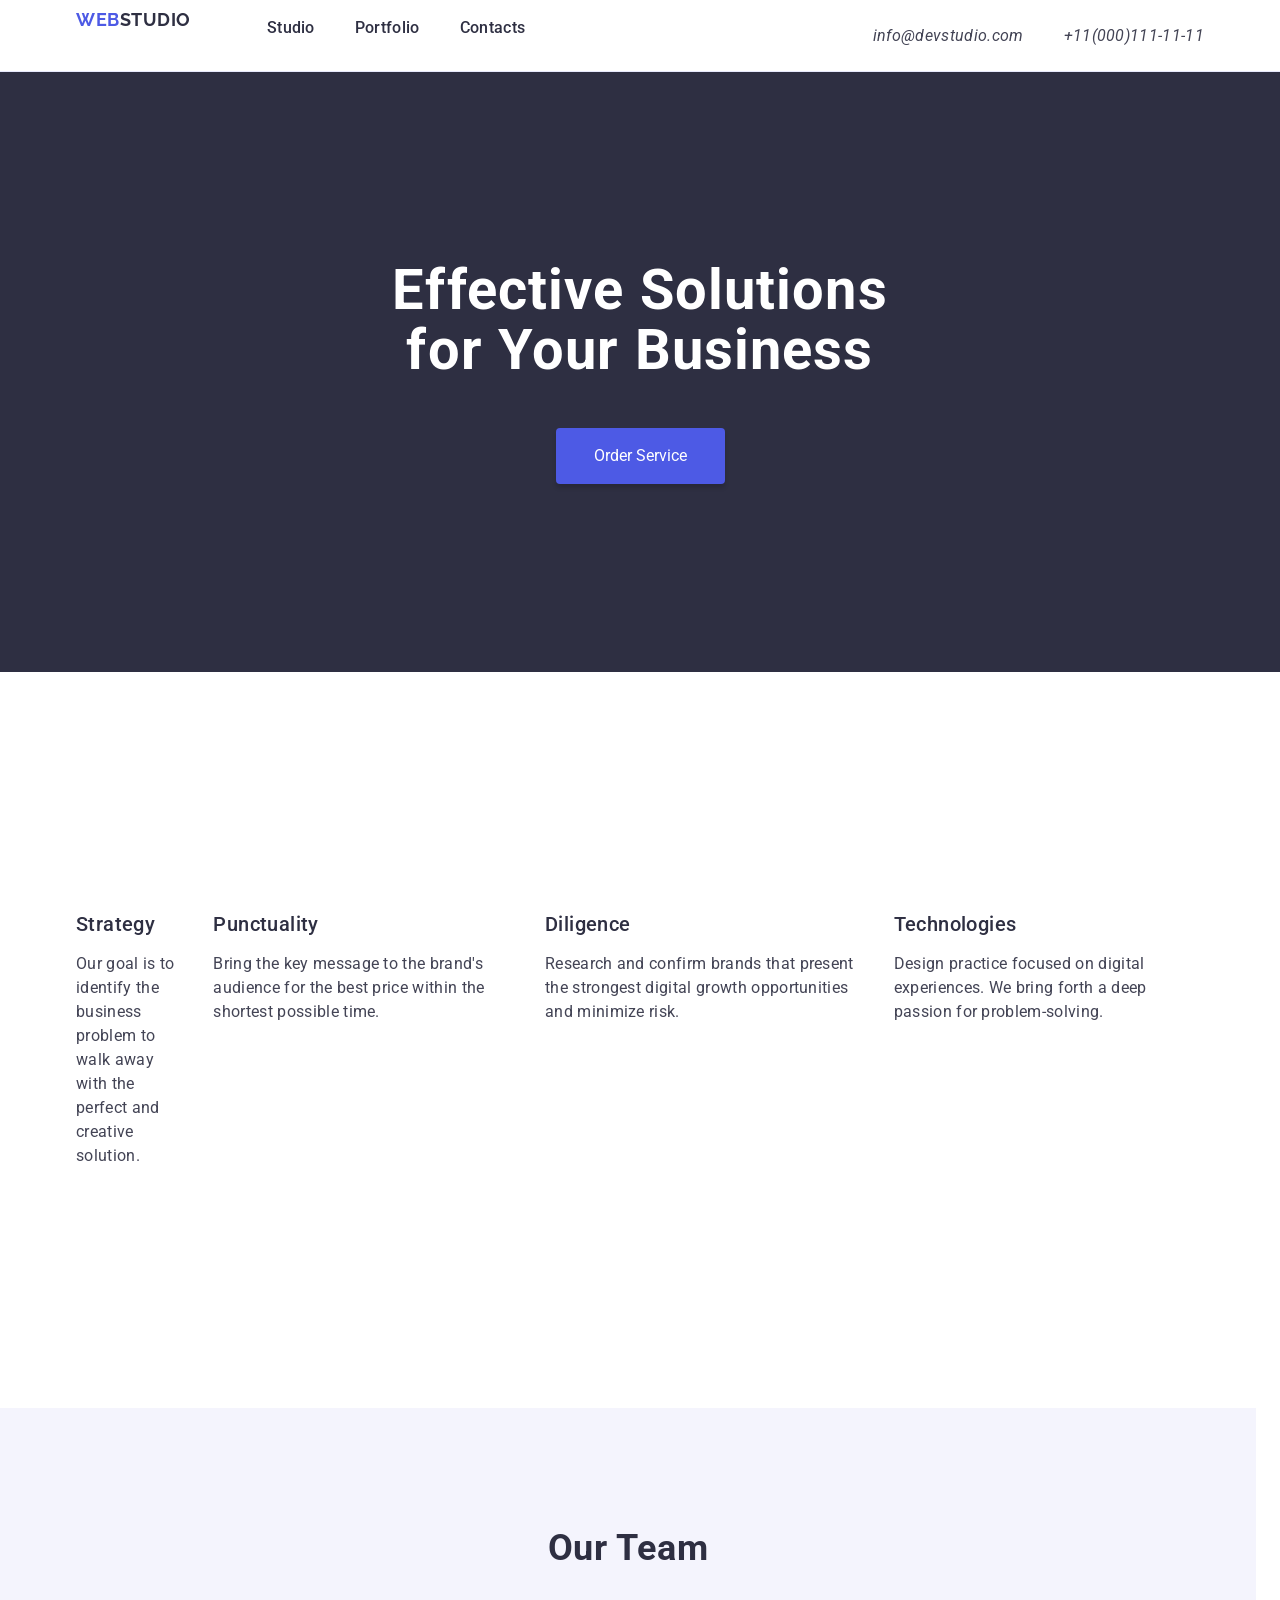
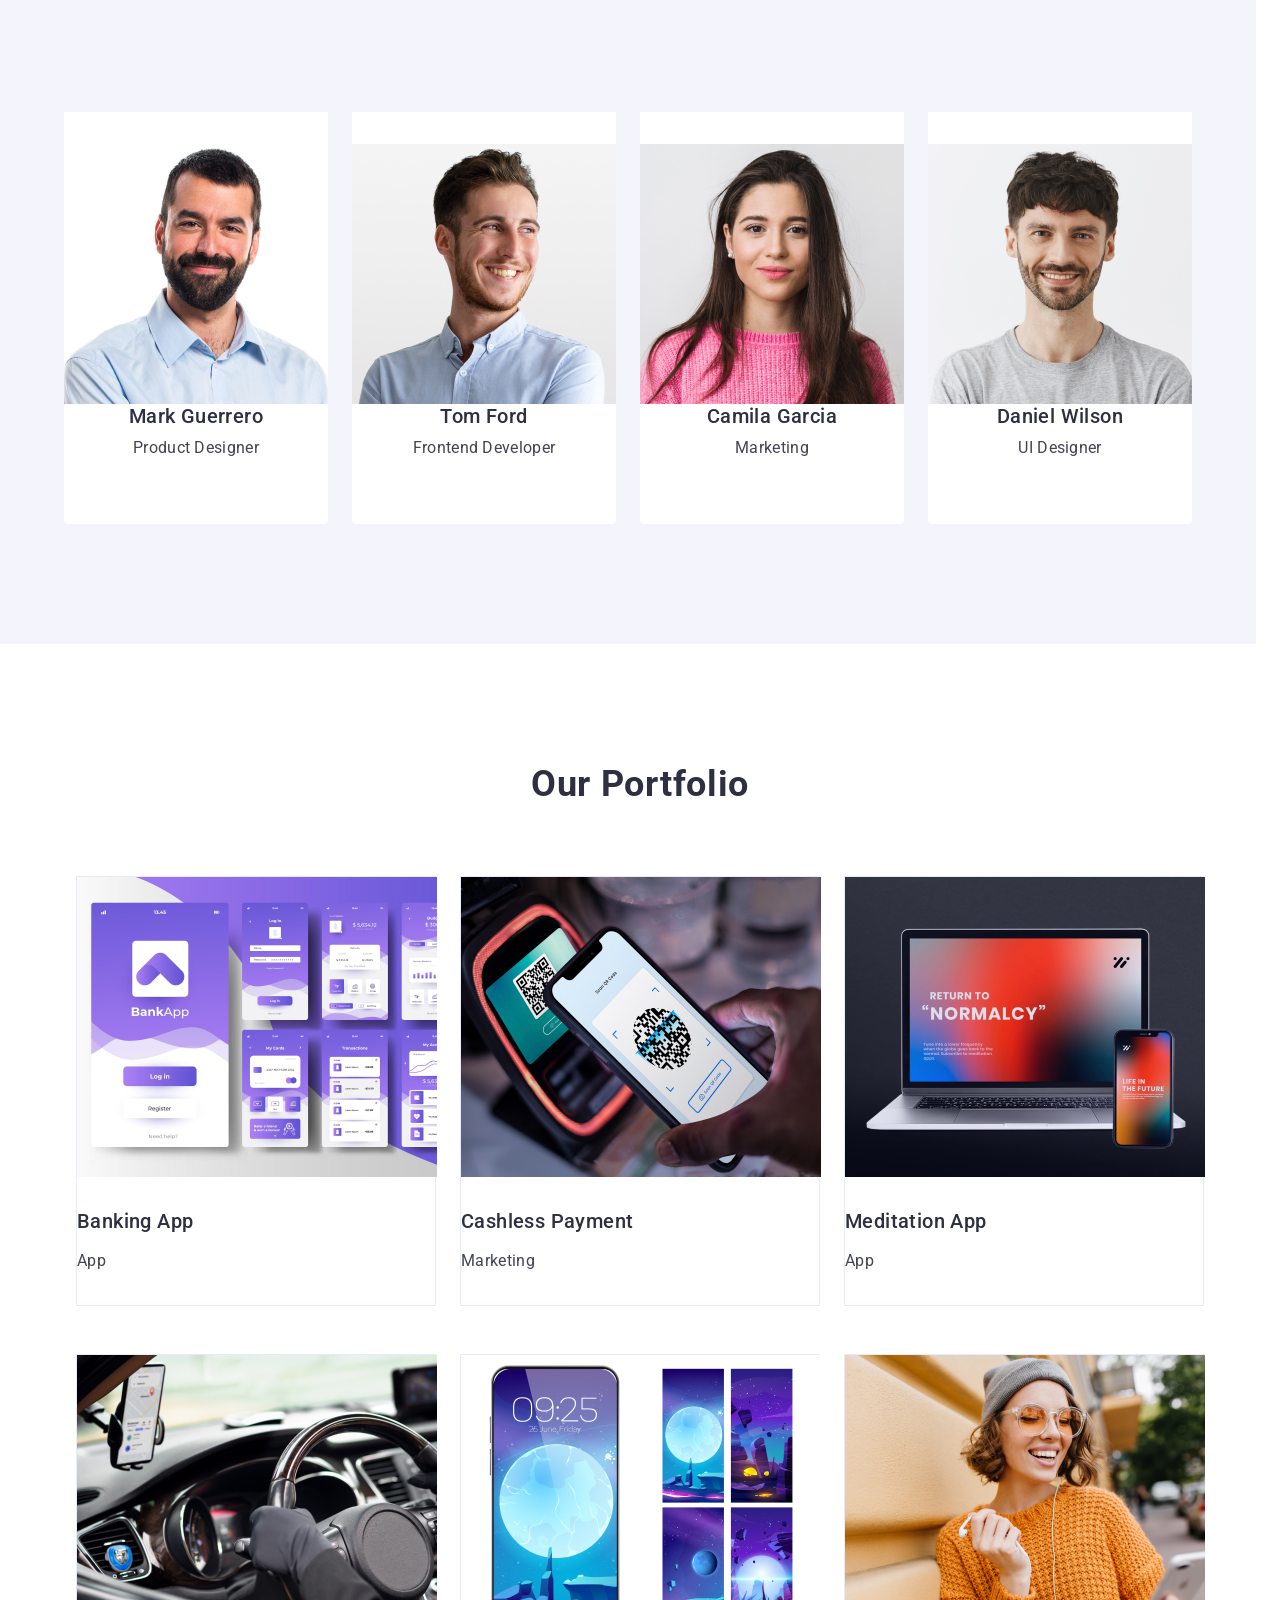
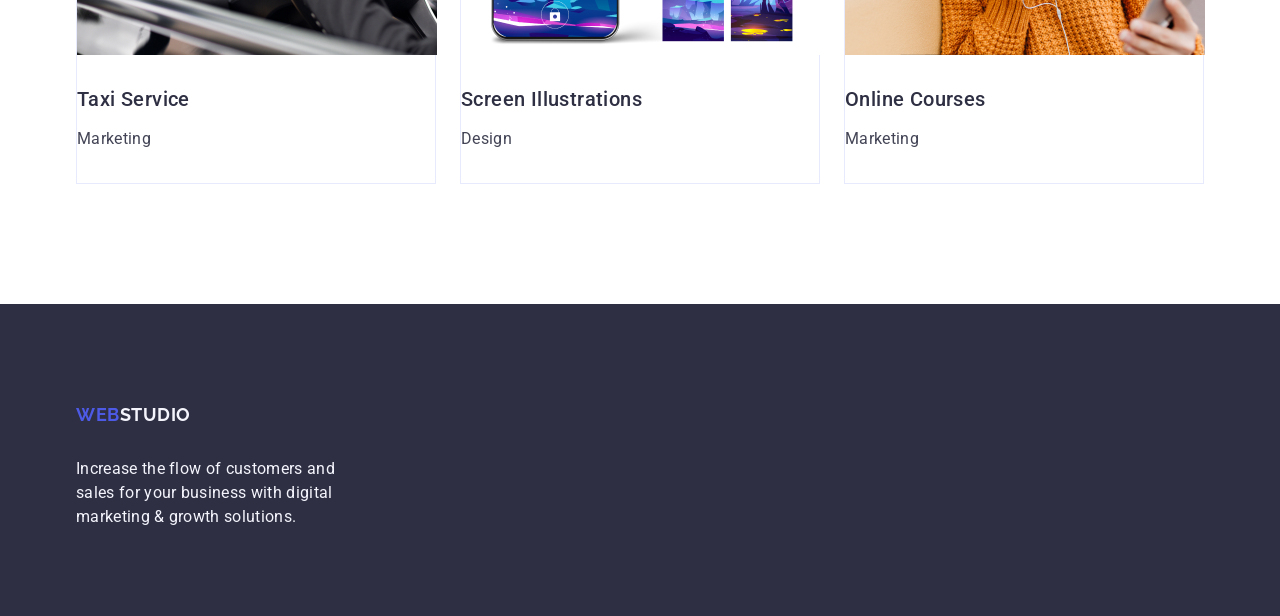
==== index.html @ 0873ba98 "update v.1 update v.1" ====
<!DOCTYPE html>
<html lang="en">
  <head>
    <link
      rel="stylesheet"
      href="https://cdn.jsdelivr.net/npm/modern-normalize@2.0.0/modern-normalize.min.css"
    />
    <link rel="stylesheet" href="css/styles.css" />
    <link rel="preconnect" href="https://fonts.googleapis.com" />
    <link rel="preconnect" href="https://fonts.gstatic.com" crossorigin />
    <link
      href="https://fonts.googleapis.com/css2?family=Raleway:wght@800&family=Roboto:wght@400;500;700;900&display=swap"
      rel="stylesheet"
    />
    <title>home-task-3</title>
    <!-- Службова інформація -->
  </head>
  <!--PAGE HEADER-->
  <body class="page-body">
    <header class="page-header">
      <div class="container page-header-container">
        <nav class="page-navigation">
          <a class="logo link" href="" target="_blank"
            ><span class="logo-highlight">web</span>studio</a
          >
          <ul class="menu list">
            <li class="menu-item">
              <a class="menu-link link" href="" target="_blank">Studio</a>
            </li>
            <li class="menu-item">
              <a class="menu-link link" href="" target="_blank">Portfolio</a>
            </li>
            <li class="menu-item">
              <a class="menu-link link" href="" target="_blank">Contacts</a>
            </li>
          </ul>
        </nav>
        <address class="contacts">
          <ul class="contacts-menu list">
            <li class="list-item">
              <a class="contacts-link link" href="mailto:info@devstudio.com"
                >info@devstudio.com</a
              >
            </li>
            <li сlass="list-item">
              <a class="contacts-link link" href="tel:+11(000)111-11-11"
                >+11(000)111-11-11</a
              >
            </li>
          </ul>
        </address>
      </div>
    </header>
    <main class="main-info">
      <!--SECTION HERO-->
      <section class="hero-section">
        <div class="container">
          <h1 class="title-hero">Effective Solutions for Your Business</h1>
          <button class="button" type="button">Order Service</button>
        </div>
      </section>
      <!--OUR SOLUTIONS SECTION-->
      <section class="solution-section">
        <div class="container">
          <h2 class="visually-hidden">What we could provide</h2>
          <ul class="solution-menu">
            <li class="solution-link">
              <h3 class="title-solution">Strategy</h3>
              <p>
                Our goal is to identify the business problem to walk away with
                the perfect and creative solution.
              </p>
            </li>
            <li class="solution-link">
              <h3 class="title-solution">Punctuality</h3>
              <p>
                Bring the key message to the brand's audience for the best price
                within the shortest possible time.
              </p>
            </li>
            <li class="solution-link">
              <h3 class="title-solution">Diligence</h3>
              <p>
                Research and confirm brands that present the strongest digital
                growth opportunities and minimize risk.
              </p>
            </li>
            <li class="solution-link">
              <h3 class="title-solution">Technologies</h3>
              <p>
                Design practice focused on digital experiences. We bring forth a
                deep passion for problem-solving.
              </p>
            </li>
          </ul>
        </div>
      </section>
      <!--OUR TEAM SECTION-->
      <section class="comand">
        <div class="container">
          <h2 class="title-comand">Our Team</h2>
          <ul class="menu-comand list">
            <li class="comand-link">
              <div class="employee-info">
                <img
                  src="images/team/mark.jpg"
                  alt="man"
                  width="264"
                  height="260"
                />
                <h3 class="title-employee">Mark Guerrero</h3>
                <p class="employee-text">Product Designer</p>
              </div>
            </li>
            <li class="comand-link">
              <div class="employee-info">
                <img
                  src="images/team/tom.jpg"
                  alt="man"
                  width="264"
                  height="260"
                />
                <h3 class="title-employee">Tom Ford</h3>
                <p class="employee-text">Frontend Developer</p>
              </div>
            </li>
            <li class="comand-link">
              <div class="employee-info">
                <img
                  src="images/team/camila.jpg"
                  alt="woman"
                  width="264"
                  height="260"
                />
                <h3 class="title-employee">Camila Garcia</h3>
                <p class="employee-text">Marketing</p>
              </div>
            </li>
            <li class="comand-link">
              <div class="employee-info">
                <img
                  src="images/team/daniel.jpg"
                  alt="man"
                  width="264"
                  height="260"
                />
                <h3 class="title-employee">Daniel Wilson</h3>
                <p class="employee-text">UI Designer</p>
              </div>
            </li>
          </ul>
        </div>
      </section>
      <!--PORTFOLIO SECTION-->
      <section class="portfolio-section">
        <div class="container">
          <h2 class="title-comand">Our Portfolio</h2>
          <ul class="menu-portfolio list">
            <li class="portfolio-link">
              <img
                src="images/portfolio/login.jpg"
                alt="banking.screen"
                width="360"
                height="300"
              />
              <h3 class="title-portfolio">Banking App</h3>
              <p>App</p>
            </li>
            <li class="portfolio-link">
              <img
                src="images/portfolio/payment.jpg"
                alt="phone"
                width="360"
                height="300"
              />
              <h3 class="title-portfolio">Cashless Payment</h3>
              <p>Marketing</p>
            </li>
            <li class="portfolio-link">
              <img
                src="images/portfolio/meditation.jpg"
                alt="notebook.screen"
                width="360"
                height="300"
              />
              <h3 class="title-portfolio">Meditation App</h3>
              <p>App</p>
            </li>
            <li class="portfolio-link">
              <img
                src="images/portfolio/taxi.jpg"
                alt="car"
                width="360"
                height="300"
              />
              <h3 class="title-portfolio">Taxi Service</h3>
              <p>Marketing</p>
            </li>
            <li class="portfolio-link">
              <img
                src="images/portfolio/screen.jpg"
                alt="space"
                width="360"
                height="300"
              />
              <h3 class="title-portfolio">Screen Illustrations</h3>
              <p>Design</p>
            </li>
            <li class="portfolio-link">
              <img
                src="images/portfolio/online.jpg"
                alt="girl"
                width="360"
                height="300"
              />
              <h3 class="title-portfolio">Online Courses</h3>
              <p>Marketing</p>
            </li>
          </ul>
        </div>
      </section>
    </main>
    <!--PAGE FOOTER-->
    <footer class="page-footer">
      <div class="container">
        <a class="logo link footer-text" href="" target="_blank"
          ><span class="logo-highlight">web</span>studio</a
        >
        <p class="footer-text">
          Increase the flow of customers and sales for your business with
          digital marketing & growth solutions.
        </p>
      </div>
    </footer>
    <!-- Вміст -->
  </body>
</html>
---- css/styles.css ----
.list {
  list-style-type: none;
}

.link {
  text-decoration: none;
}

h1,
h2,
h3,
h4,
h5,
h6,
p {
  margin-top: 0;
  margin-bottom: 0;
}

ul,
ol {
  margin-top: 0;
  margin-bottom: 0;
  padding-left: 0;
}

img {
  display: block;
}

h3 {
  font-size: 20px;
  font-weight: 500;
  line-height: 24px; /* 120% */
  letter-spacing: 0.4px;
  color: #2e2f42;
}

p {
  color: #434455;
  font-size: 16px;
  line-height: 24px; /* 150% */
  letter-spacing: 0.32px;
}

button {
  cursor: pointer;
  color: #ffffff;
  background-color: #4d5ae5;
  display: block;
  min-width: 169px;
  height: 56px;
  padding: 16px 32px;
  border: none;
  margin: auto;
  align-items: flex-start;
  gap: 10px;
  border-radius: 4px;
  box-shadow: 0px 4px 4px 0px rgba(0, 0, 0, 0.15);
}

.page-header {
  background-color: #ffffff;
  display: flex;
  height: 72px;
  border-bottom: 1px solid #e7e9fc;
}

body {
  font-family: "Roboto", sans-serif;
}

.container {
  width: 1158px;
  margin-left: auto;
  margin-right: auto;
  padding-left: 15px;
  padding-right: 15px;
}

.page-header {
  padding-top: 24px;
  padding-bottom: 24px;
}
.page-header-container {
  display: flex;
}

.page-navigation {
  display: flex;
  align-items: center;
}

.menu {
  display: flex;
  column-gap: 24px;
  gap: 40px;
}

.contacts-menu {
  display: flex;
}

.logo {
  color: #2e2f42;
  font-family: "Raleway", sans-serif;
  font-size: 18px;
  font-weight: 700;
  line-height: 1, 16;
  letter-spacing: 0.03em;
  text-transform: uppercase;
  margin-right: 76px;
}

.logo-highlight {
  font-family: "Raleway", sans-serif;
  font-size: 18px;
  font-weight: 700;
  line-height: 21px;
  letter-spacing: 0.03em;
  text-align: left;
  color: #4d5ae5;
}

.menu-link {
  color: #2e2f42;
  font-size: 16px;
  font-weight: 500;
  line-height: 1.5;
  letter-spacing: 0.32px;
  padding: 24px 0;
}

.menu-link:hover,
.menu-link:focus {
  color: #404bbf;
}

.contacts {
  display: flex;
  margin-left: auto;
}

.list-item {
  margin-right: 40px;
}

.contacts-link {
  color: #434455;
  font-size: 16px;
  line-height: 24px;
  letter-spacing: 0.32px;
  text-align: left;
}

.contacts-link:hover,
.contacts-link:focus {
  color: #404bbf;
}

.hero-section {
  background-color: #2e2f42;
  height: 600px;
  text-align: center;
  padding: 188px 0 188px;
}

.hero-section h1 {
  color: #ffffff;
  font-size: 56px;
  font-weight: 700;
  line-height: 60px; /* 107.143% */
  letter-spacing: 1.12px;
  width: 496px;
  margin-left: auto;
  margin-right: auto;
  margin-bottom: 48px;
}

.solution-menu {
  display: flex;
  justify-content: space-around;
  list-style-type: none;
  padding-top: 120px;
  padding-bottom: 120px;
}

.solution-link {
  flex-direction: column;
  align-items: stretch;
  margin-right: 24px;
}
.solution-link:first-child {
  width: calc((100% - 72px) / 4);
}

.solution-link:last-child {
  margin-right: 0;
}

.solution-link h3 {
  padding-bottom: 8px;
}

.solution-section {
  background-color: #fff;
  padding: 120px 0;
}

.visually-hidden {
  display: none;
}

.title-solution {
  margin-bottom: 8px;
}

.title-hero {
  max-width: 496px;
}

.title-comand {
  color: #2e2f42;
  font-size: 36px;
  font-weight: 700;
  line-height: 40px; /* 111.111% */
  letter-spacing: 0.72px;
  text-transform: capitalize;
  text-align: center;
  margin-bottom: 72px;
}

.comand {
  display: flex;
  flex-direction: column;
  background-color: #f4f4fd;
  align-items: center;
  margin-right: 24px;
  justify-content: space-around;
  padding-top: 120px;
  padding-bottom: 120px;
}

.menu-comand {
  display: flex;
  gap: 24px;
}

.comand-link {
  display: inline-flex;
  flex-direction: column;
  padding-bottom: 32px;
  align-items: center;
  gap: 32px;
  border-radius: 0px 0px 4px 4px;
  background: #fff;
  margin-top: 72px;
  width: calc((100% - 3 * 24px) / 4);
}

.employee-info {
  padding: 32px 0;
}

.title-employee {
  text-align: center;
  margin-bottom: 8px;
}

.portfolio-section {
  background-color: #fff;
  padding-top: 120px;
  padding-bottom: 120px;
}

.employee-text {
  text-align: center;
}

.menu-portfolio {
  display: flex;
  justify-content: space-around;
  flex-wrap: wrap;
  column-gap: 24px;
  row-gap: 48px;
  margin-top: 72px;
}

.portfolio-link {
  width: calc((100% - 2 * 24px) / 3);
  border: 1px solid #e7e9fc;
}

.portfolio-link h3 {
  padding-top: 32px;
}

.portfolio-link p {
  padding-top: 16px;
  padding-bottom: 32px;
}

.page-footer {
  background-color: #2e2f42;
  height: 312px;
  flex-shrink: 0;
  display: flex;
  flex-direction: column;
  padding-top: 100px;
  padding-bottom: 100px;
}

.footer-text {
  color: #f4f4fd;
  width: 264px;
}

.link,
.logo-highlight {
  display: inline-block;
  margin-bottom: 16px;
}
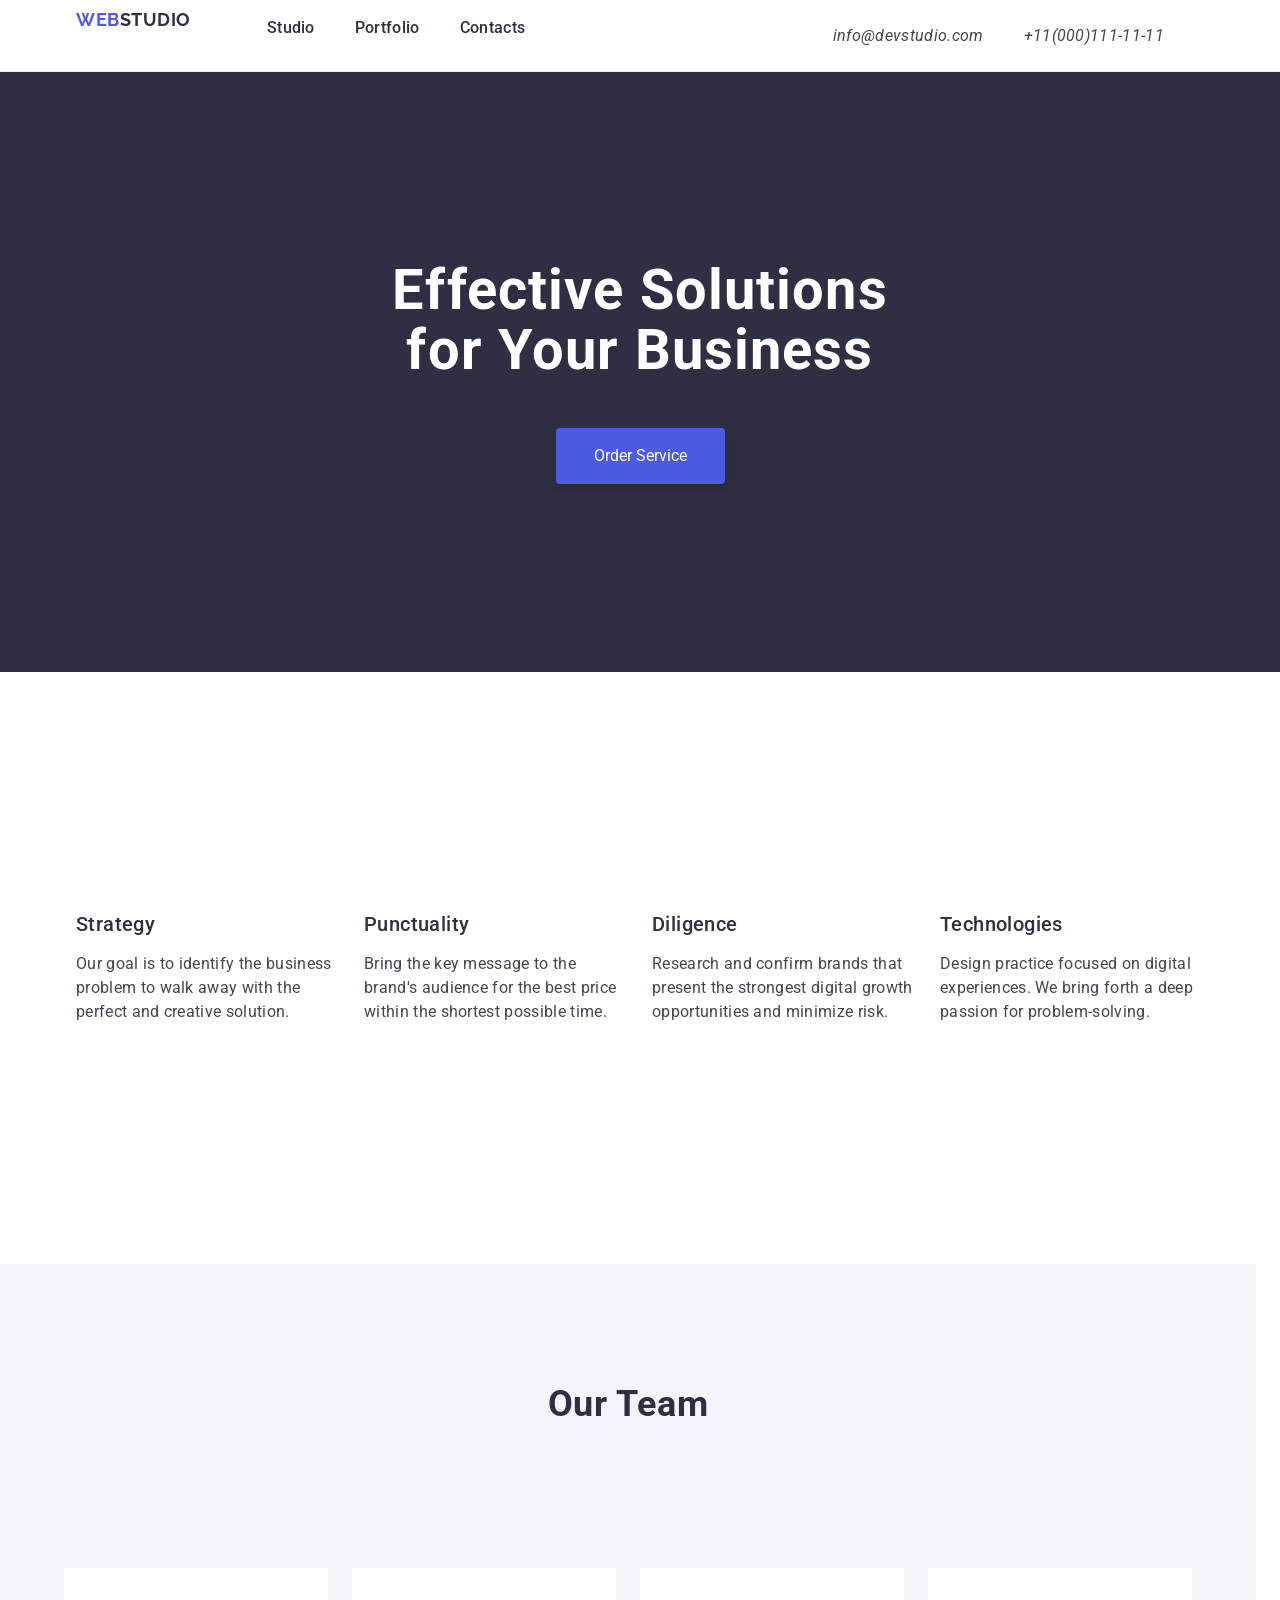
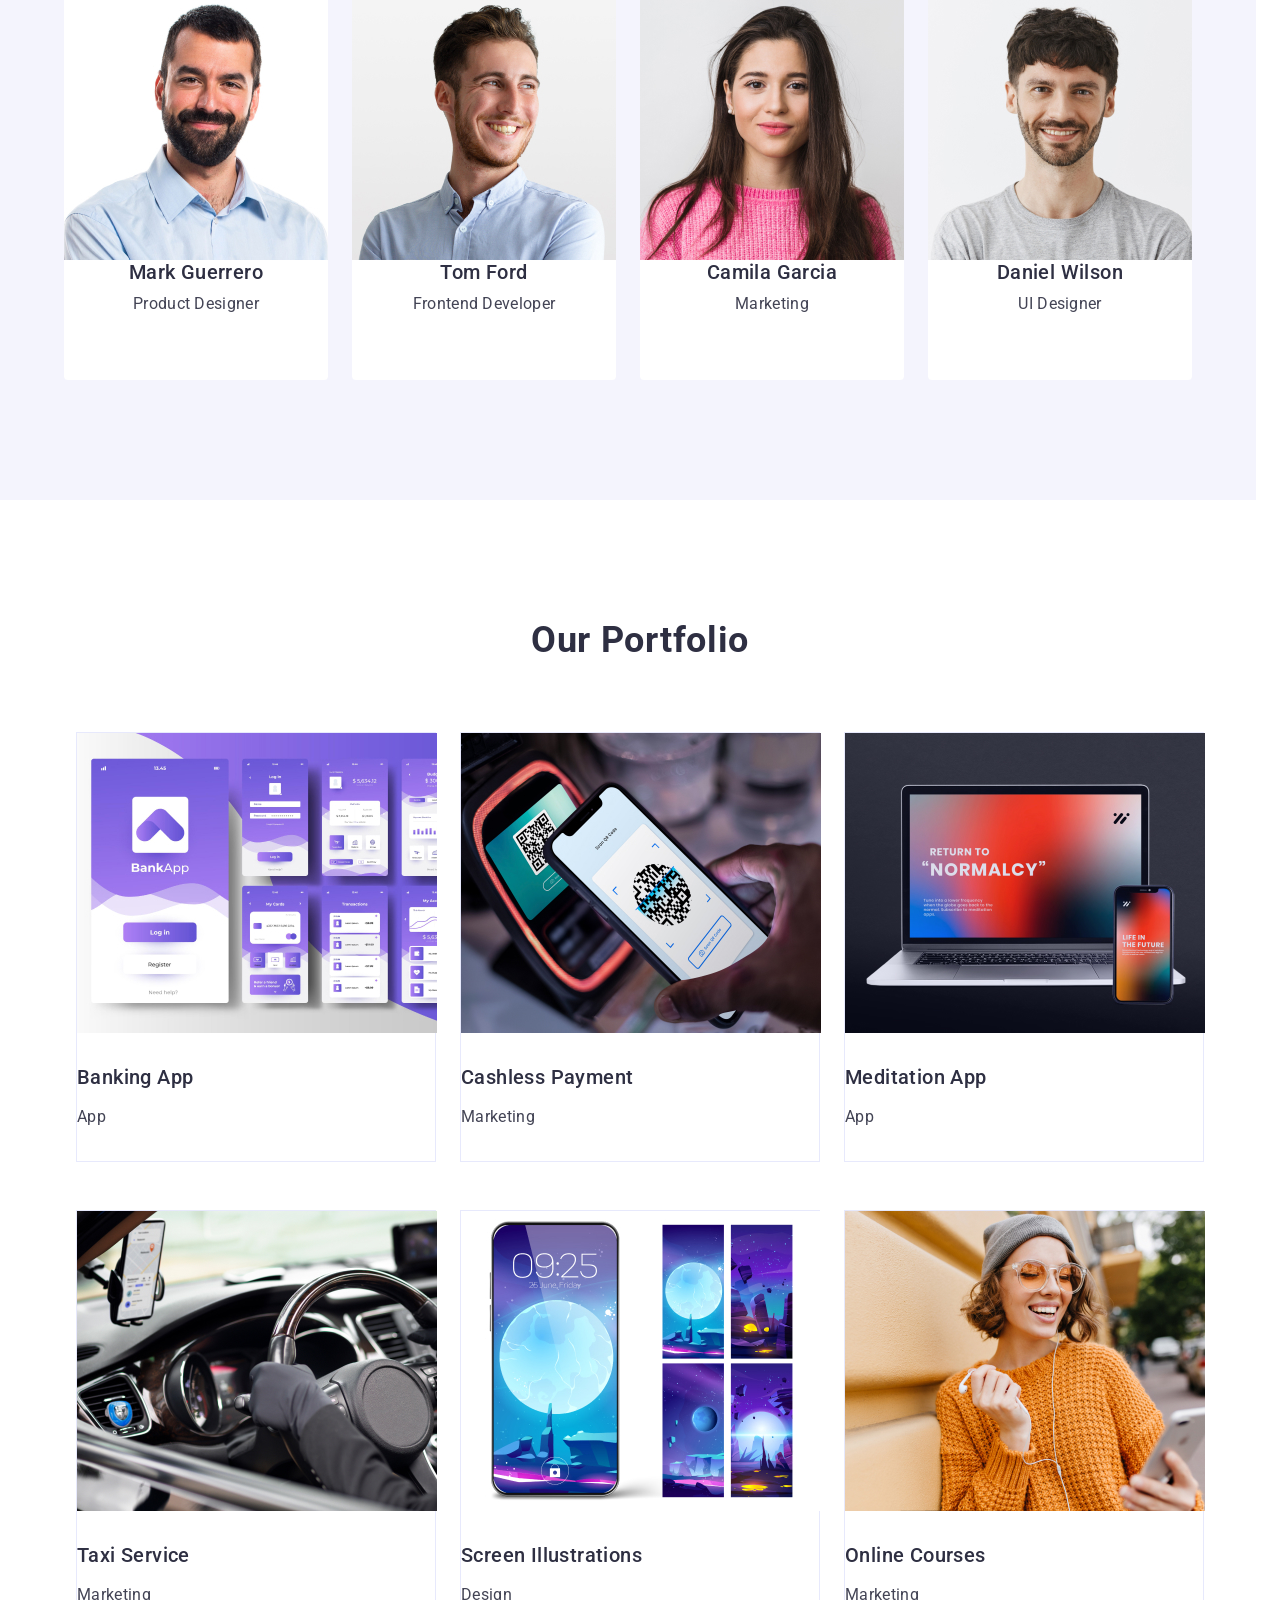
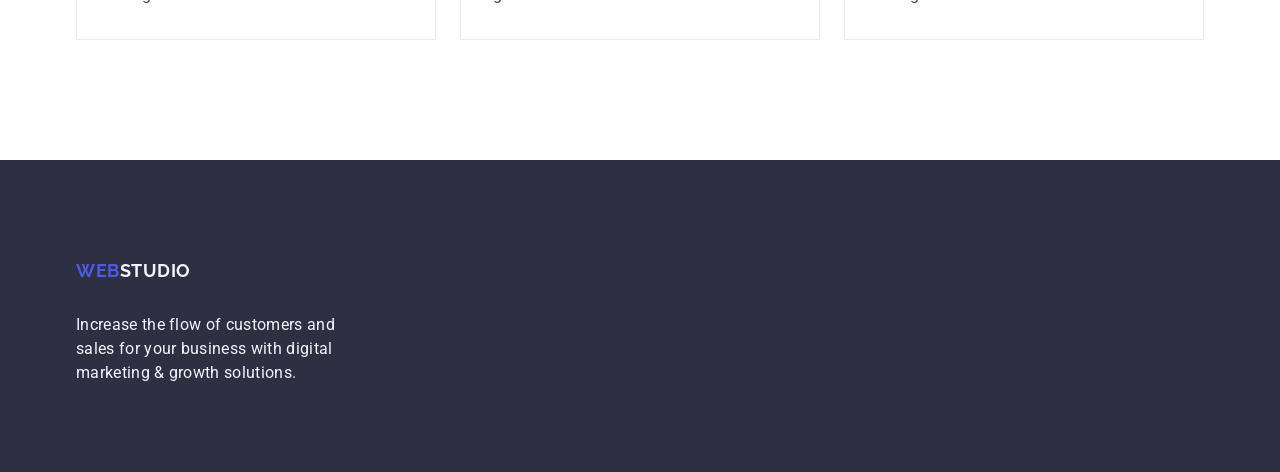
==== commit fb980062: "update v.3 update v.3" ====
--- a/index.html
+++ b/index.html
@@ -42,7 +42,7 @@
                 >info@devstudio.com</a
               >
             </li>
-            <li сlass="list-item">
+            <li class="list-item">
               <a class="contacts-link link" href="tel:+11(000)111-11-11"
                 >+11(000)111-11-11</a
               >
@@ -53,14 +53,14 @@
     </header>
     <main class="main-info">
       <!--SECTION HERO-->
-      <section class="hero-section">
+      <section class="section hero-section">
         <div class="container">
           <h1 class="title-hero">Effective Solutions for Your Business</h1>
           <button class="button" type="button">Order Service</button>
         </div>
       </section>
       <!--OUR SOLUTIONS SECTION-->
-      <section class="solution-section">
+      <section class="section solution-section">
         <div class="container">
           <h2 class="visually-hidden">What we could provide</h2>
           <ul class="solution-menu">
@@ -96,7 +96,7 @@
         </div>
       </section>
       <!--OUR TEAM SECTION-->
-      <section class="comand">
+      <section class="section comand">
         <div class="container">
           <h2 class="title-comand">Our Team</h2>
           <ul class="menu-comand list">
@@ -152,7 +152,7 @@
         </div>
       </section>
       <!--PORTFOLIO SECTION-->
-      <section class="portfolio-section">
+      <section class="section portfolio-section">
         <div class="container">
           <h2 class="title-comand">Our Portfolio</h2>
           <ul class="menu-portfolio list">
--- a/css/styles.css
+++ b/css/styles.css
@@ -70,6 +70,9 @@
   font-family: "Roboto", sans-serif;
 }
 
+.section {
+}
+
 .container {
   width: 1158px;
   margin-left: auto;
@@ -189,6 +192,7 @@
   flex-direction: column;
   align-items: stretch;
   margin-right: 24px;
+  width: calc((100% - 72px) / 4);
 }
 .solution-link:first-child {
   width: calc((100% - 72px) / 4);
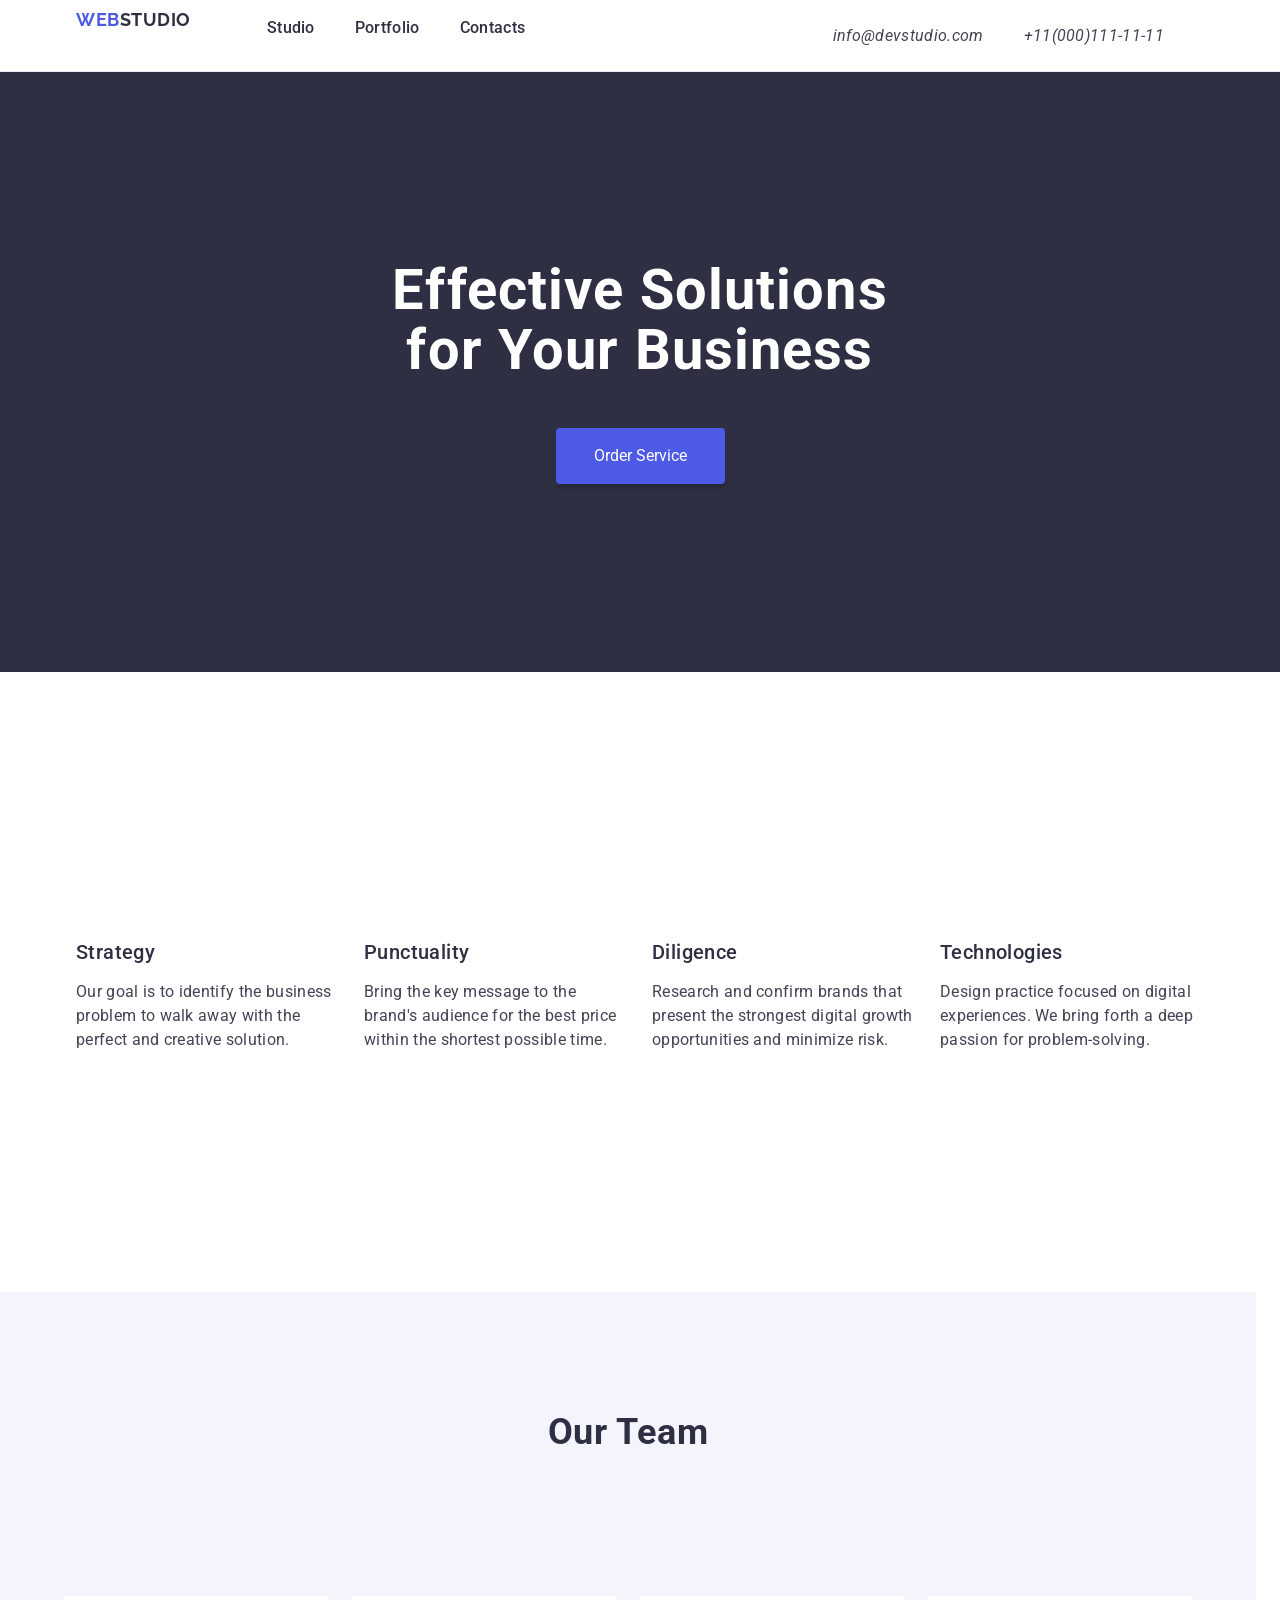
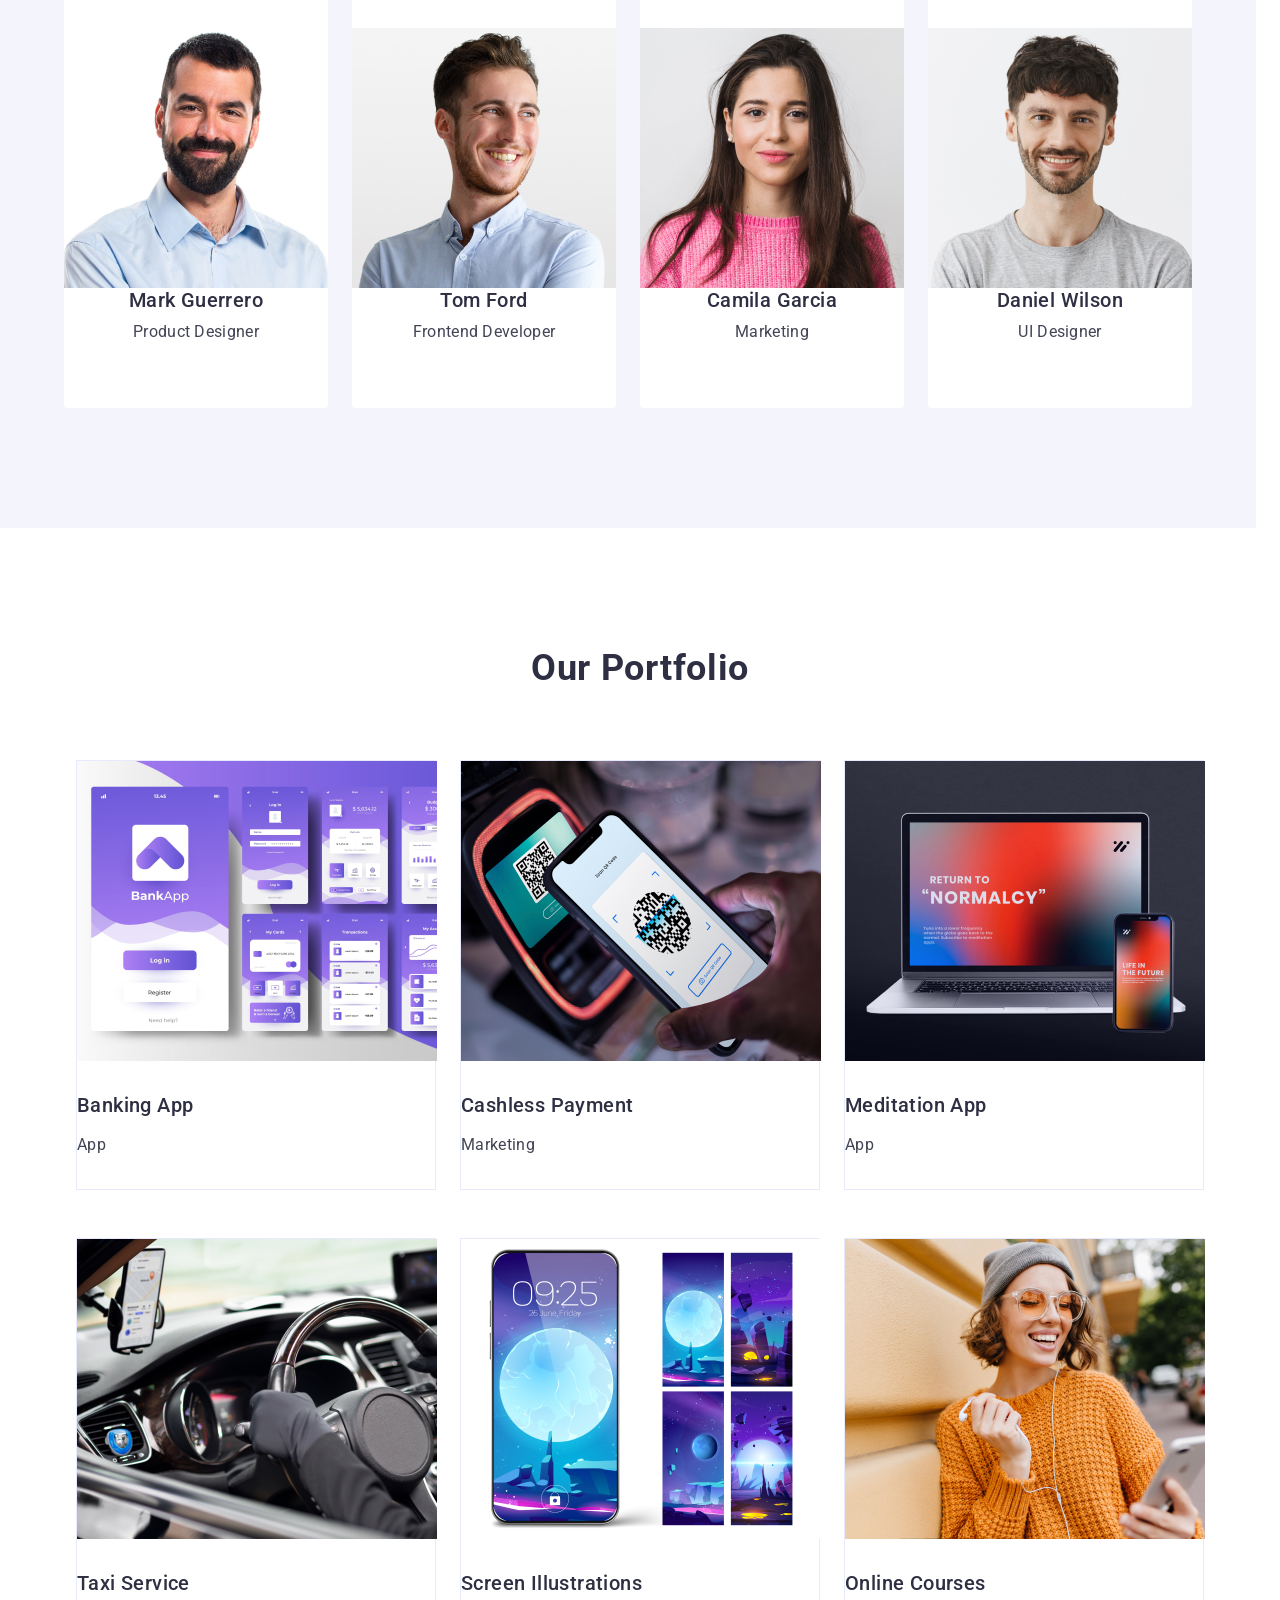
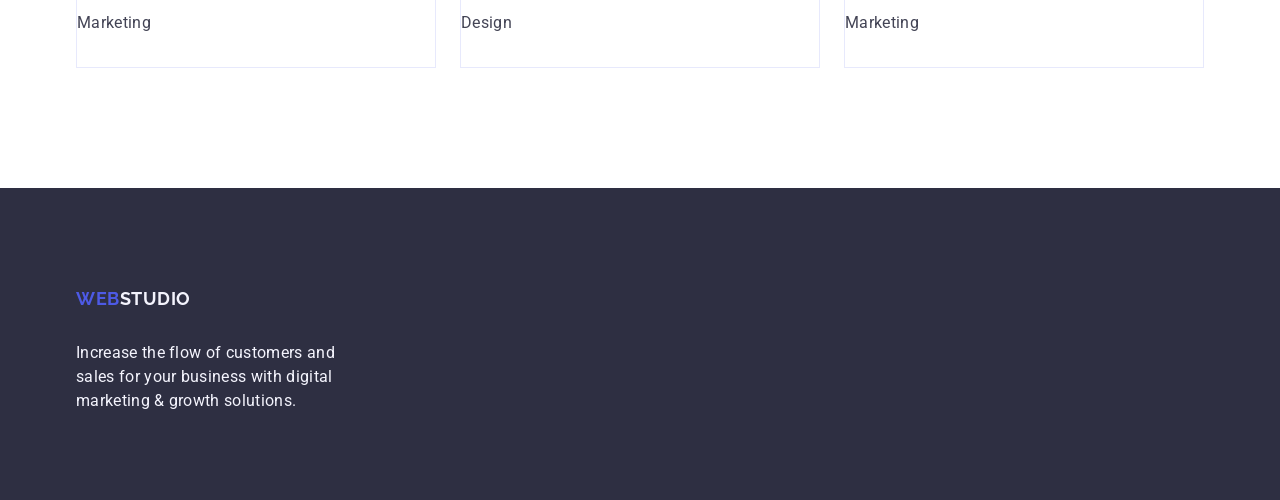
==== commit 08fbb6a9: "update v.5 update v.5" ====
--- a/index.html
+++ b/index.html
@@ -23,7 +23,7 @@
           <a class="logo link" href="" target="_blank"
             ><span class="logo-highlight">web</span>studio</a
           >
-          <ul class="menu list">
+          <ul class="menu">
             <li class="menu-item">
               <a class="menu-link link" href="" target="_blank">Studio</a>
             </li>
--- a/css/styles.css
+++ b/css/styles.css
@@ -96,9 +96,17 @@
 
 .menu {
   display: flex;
-  column-gap: 24px;
+  list-style-type: none;
   gap: 40px;
 }
+
+/* .menu li {
+  margin-right: 40px;
+}
+
+.menu li:last-child {
+  margin-right: 0px;
+} */
 
 .contacts-menu {
   display: flex;
@@ -212,7 +220,7 @@
 }
 
 .visually-hidden {
-  display: none;
+  visibility: hidden;
 }
 
 .title-solution {
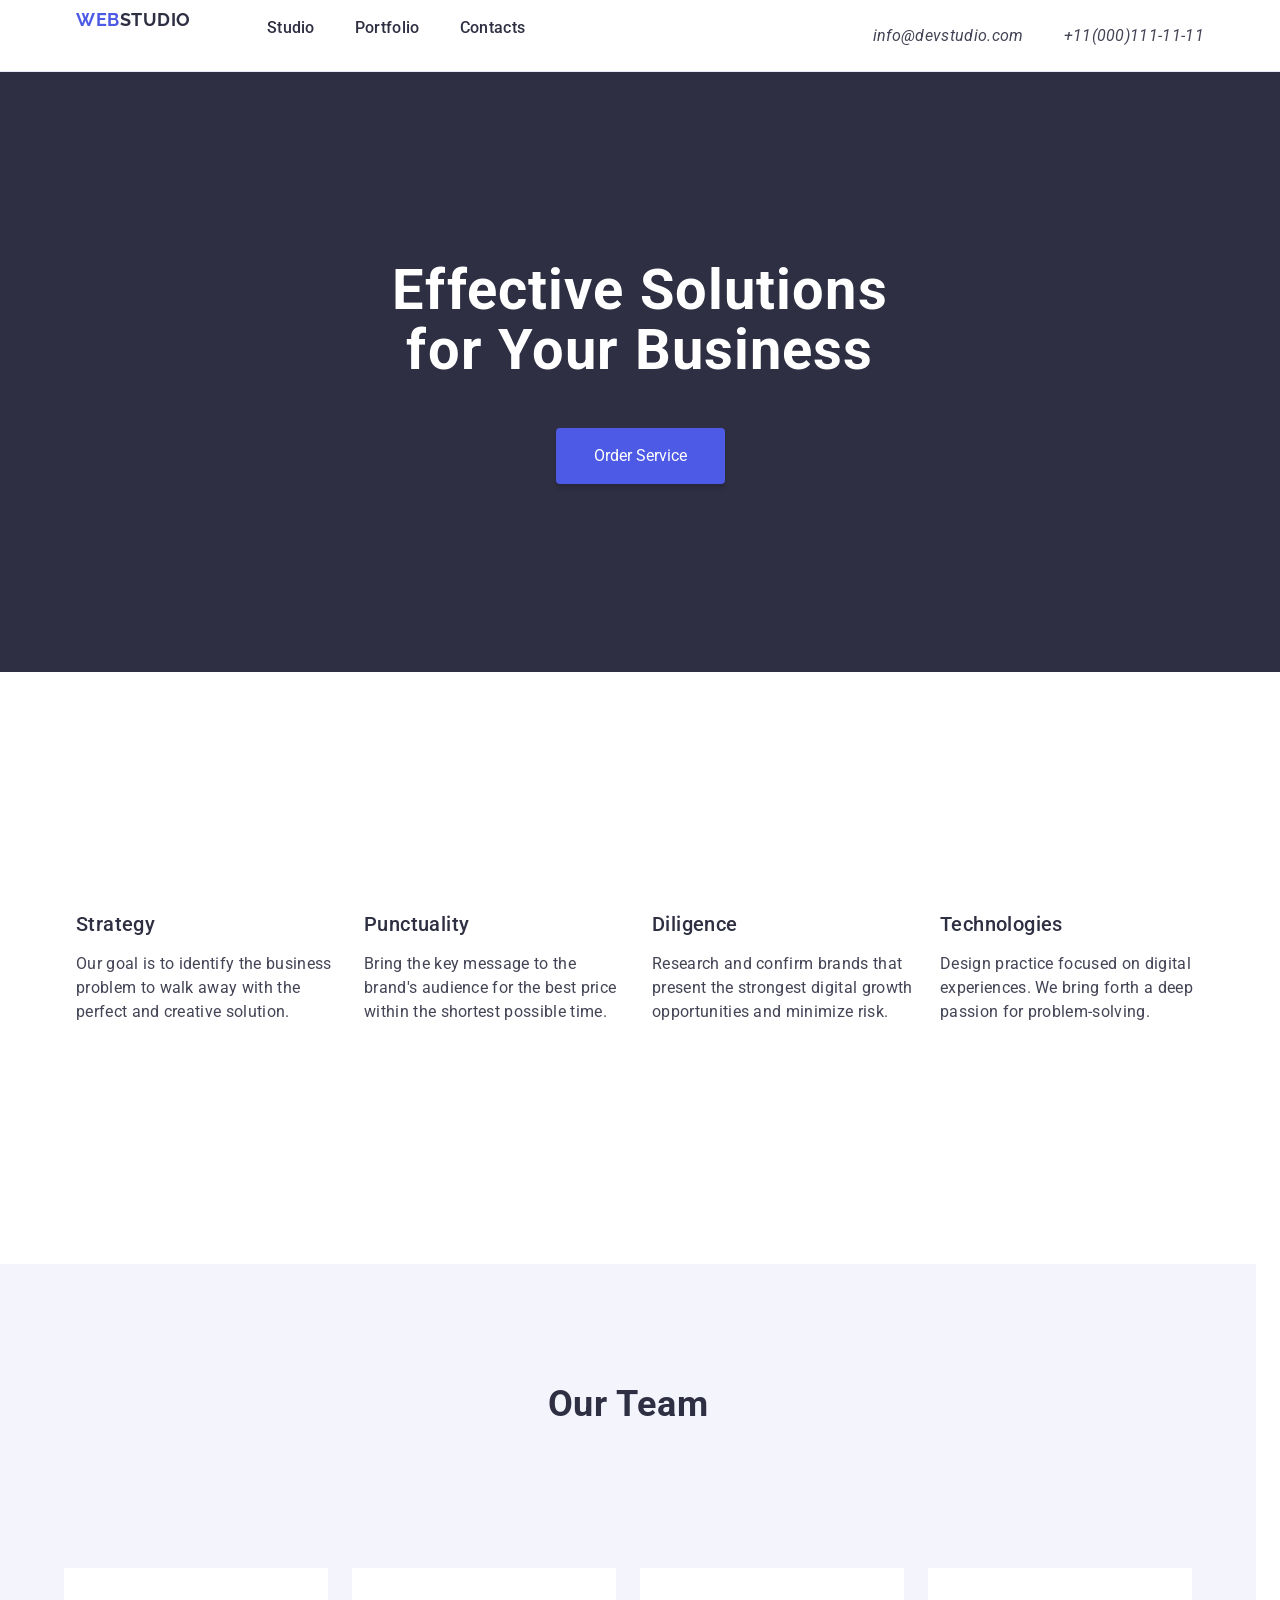
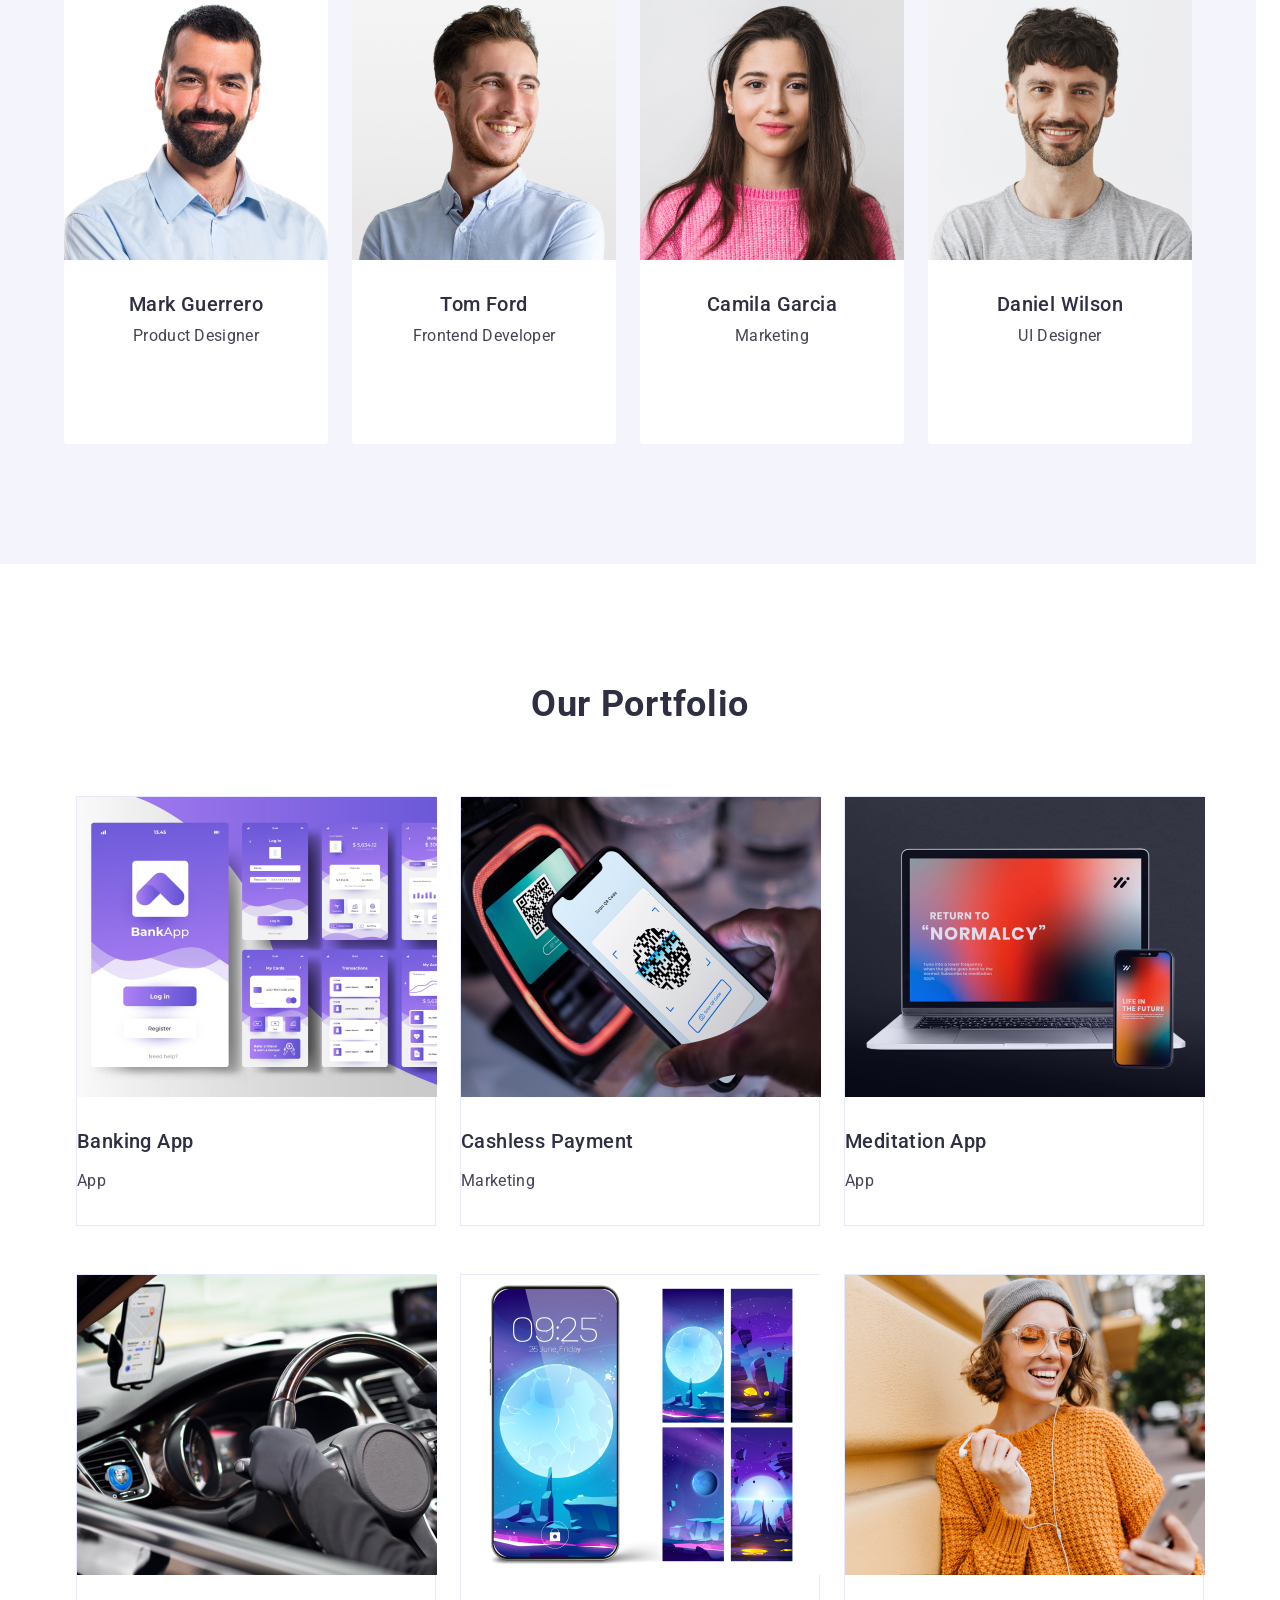
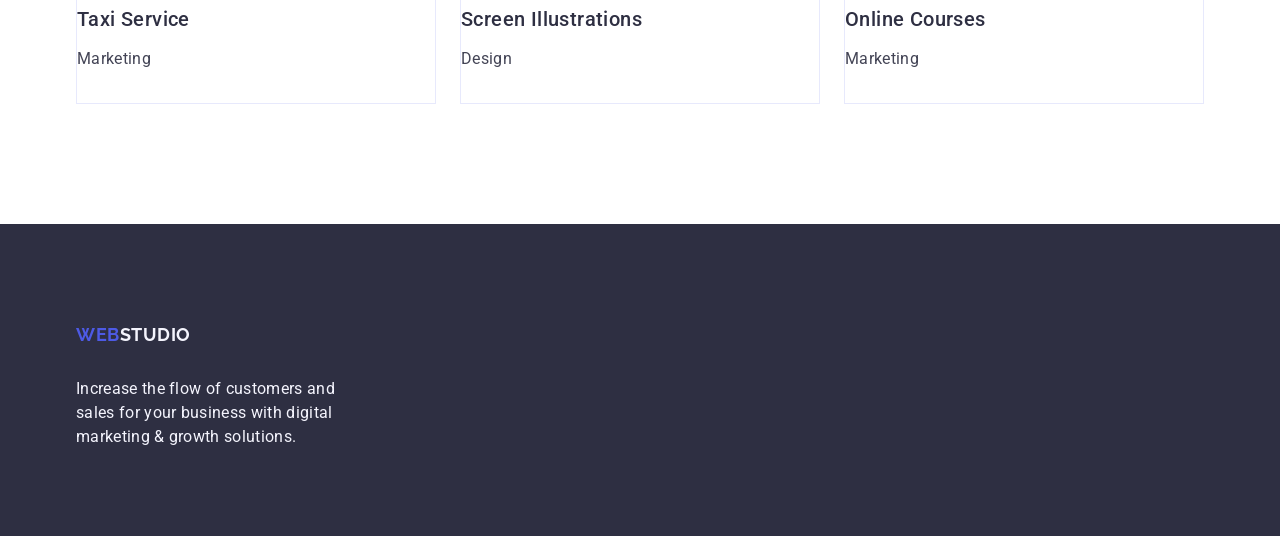
==== commit 38124481: "update v.8 update v.8" ====
--- a/index.html
+++ b/index.html
@@ -108,8 +108,10 @@
                   width="264"
                   height="260"
                 />
-                <h3 class="title-employee">Mark Guerrero</h3>
-                <p class="employee-text">Product Designer</p>
+                <div class="employee-info">
+                  <h3 class="title-employee">Mark Guerrero</h3>
+                  <p class="employee-text">Product Designer</p>
+                </div>
               </div>
             </li>
             <li class="comand-link">
@@ -120,8 +122,10 @@
                   width="264"
                   height="260"
                 />
-                <h3 class="title-employee">Tom Ford</h3>
-                <p class="employee-text">Frontend Developer</p>
+                <div class="employee-info">
+                  <h3 class="title-employee">Tom Ford</h3>
+                  <p class="employee-text">Frontend Developer</p>
+                </div>
               </div>
             </li>
             <li class="comand-link">
@@ -132,8 +136,10 @@
                   width="264"
                   height="260"
                 />
-                <h3 class="title-employee">Camila Garcia</h3>
-                <p class="employee-text">Marketing</p>
+                <div class="employee-info">
+                  <h3 class="title-employee">Camila Garcia</h3>
+                  <p class="employee-text">Marketing</p>
+                </div>
               </div>
             </li>
             <li class="comand-link">
@@ -144,8 +150,10 @@
                   width="264"
                   height="260"
                 />
-                <h3 class="title-employee">Daniel Wilson</h3>
-                <p class="employee-text">UI Designer</p>
+                <div class="employee-info">
+                  <h3 class="title-employee">Daniel Wilson</h3>
+                  <p class="employee-text">UI Designer</p>
+                </div>
               </div>
             </li>
           </ul>
--- a/css/styles.css
+++ b/css/styles.css
@@ -100,13 +100,13 @@
   gap: 40px;
 }
 
-/* .menu li {
+.list-item {
   margin-right: 40px;
 }
 
-.menu li:last-child {
-  margin-right: 0px;
-} */
+.list-item:last-child {
+  margin-right: 0;
+}
 
 .contacts-menu {
   display: flex;
@@ -220,7 +220,12 @@
 }
 
 .visually-hidden {
-  visibility: hidden;
+  position: absolute !important;
+  height: 1px;
+  width: 1px;
+  overflow: hidden;
+  clip: rect(1px, 1px, 1px, 1px);
+  white-space: nowrap;
 }
 
 .title-solution {
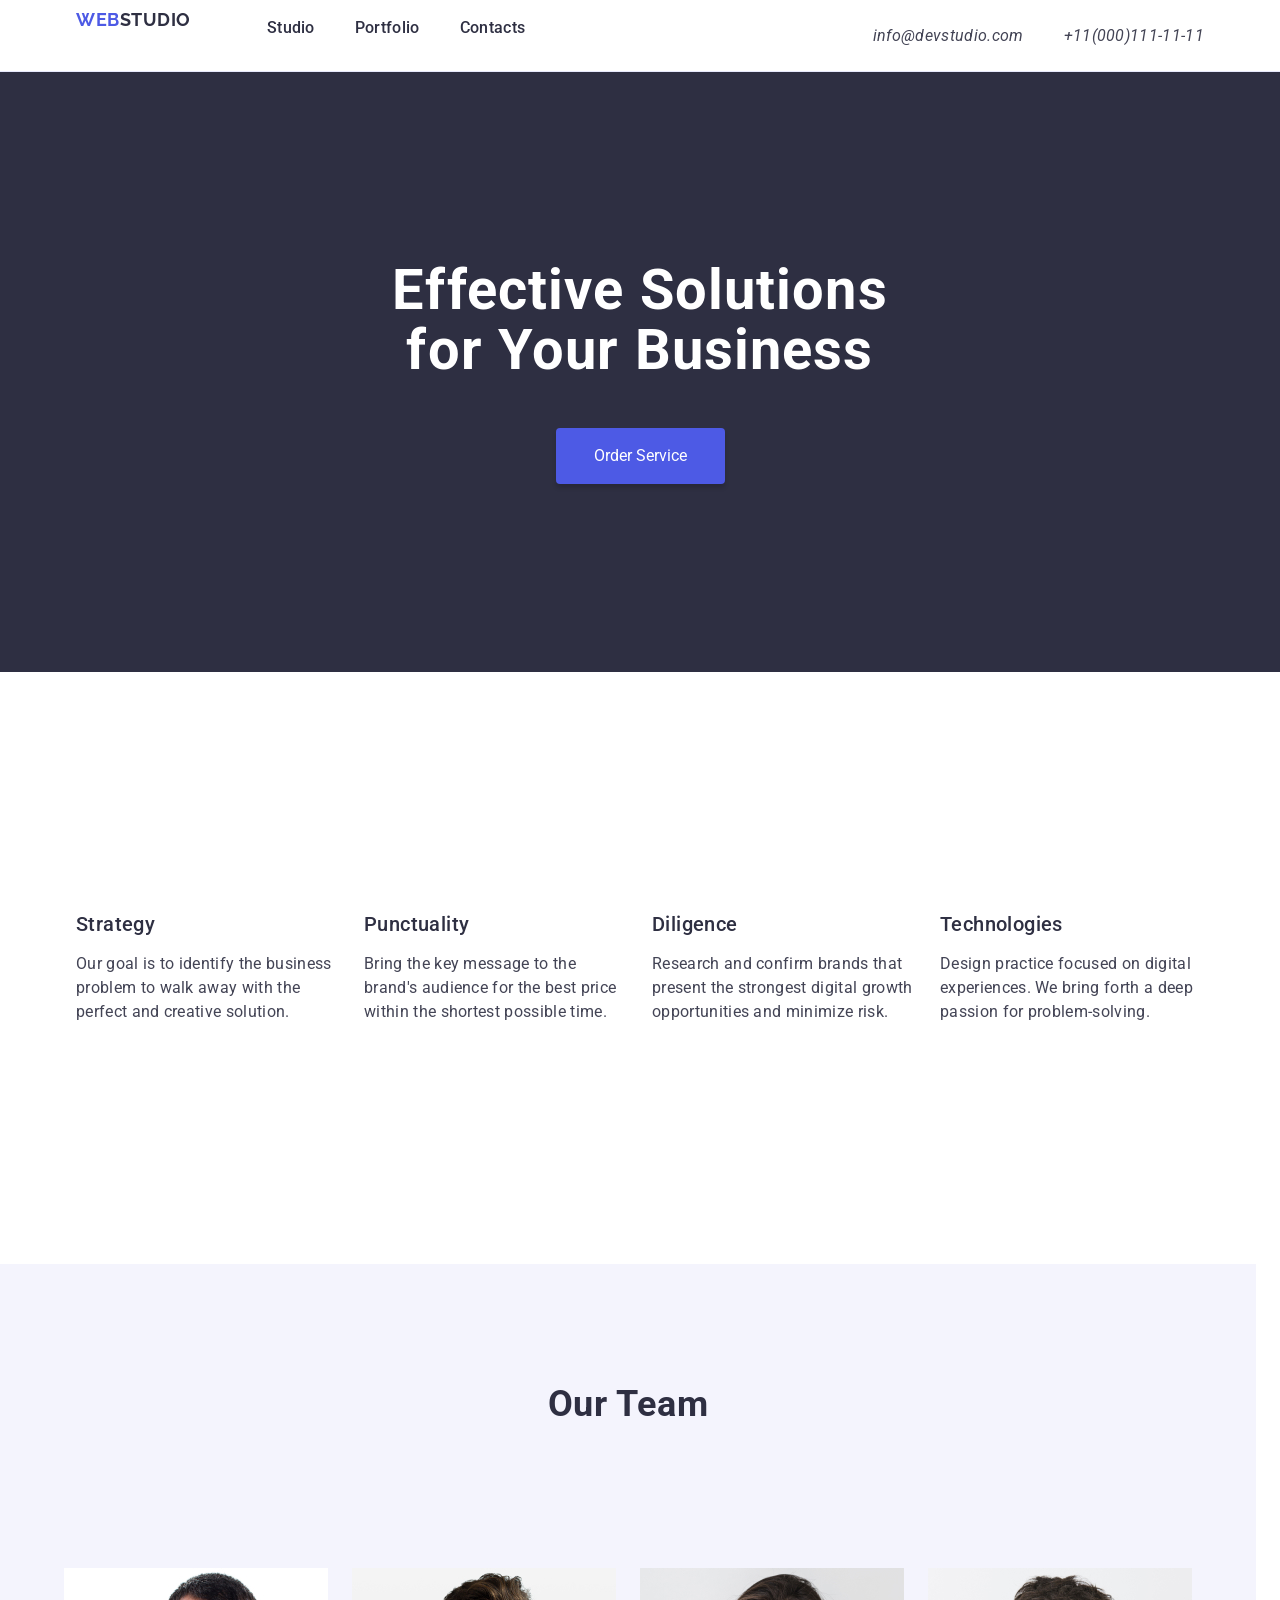
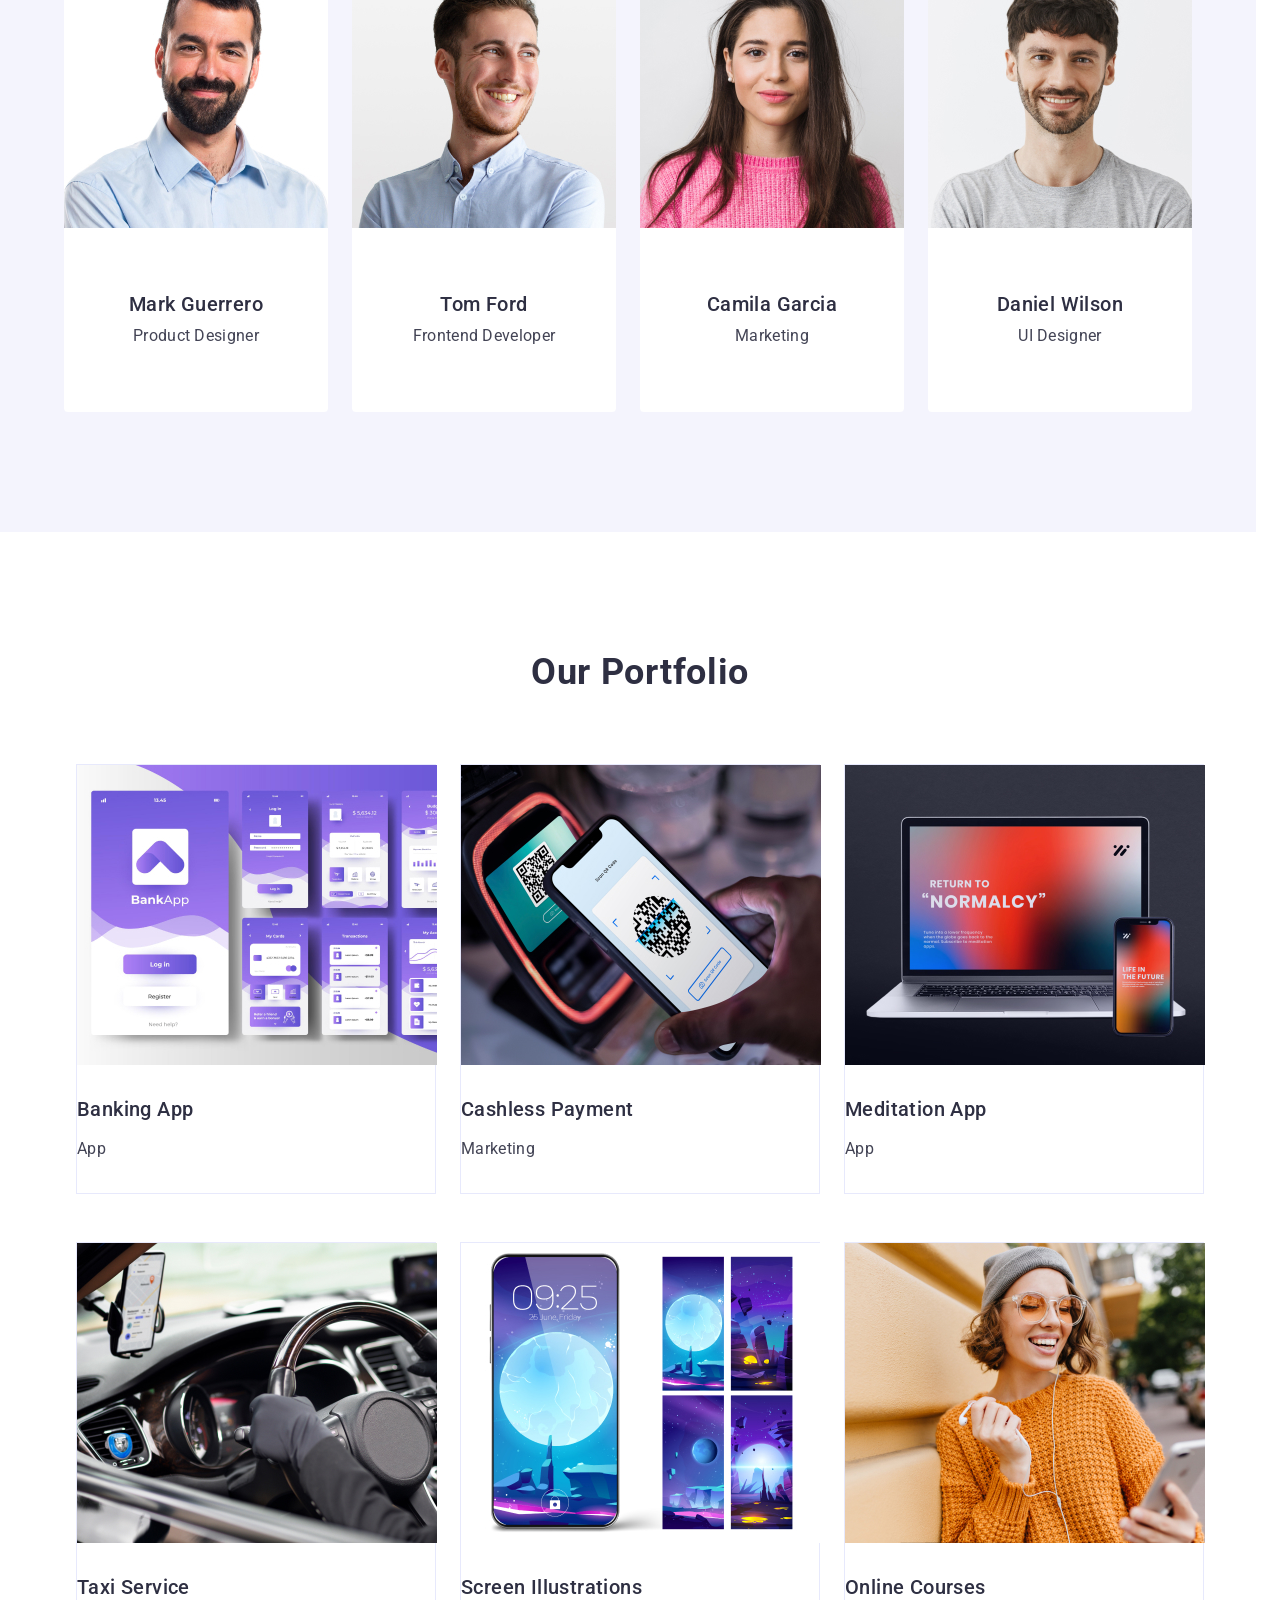
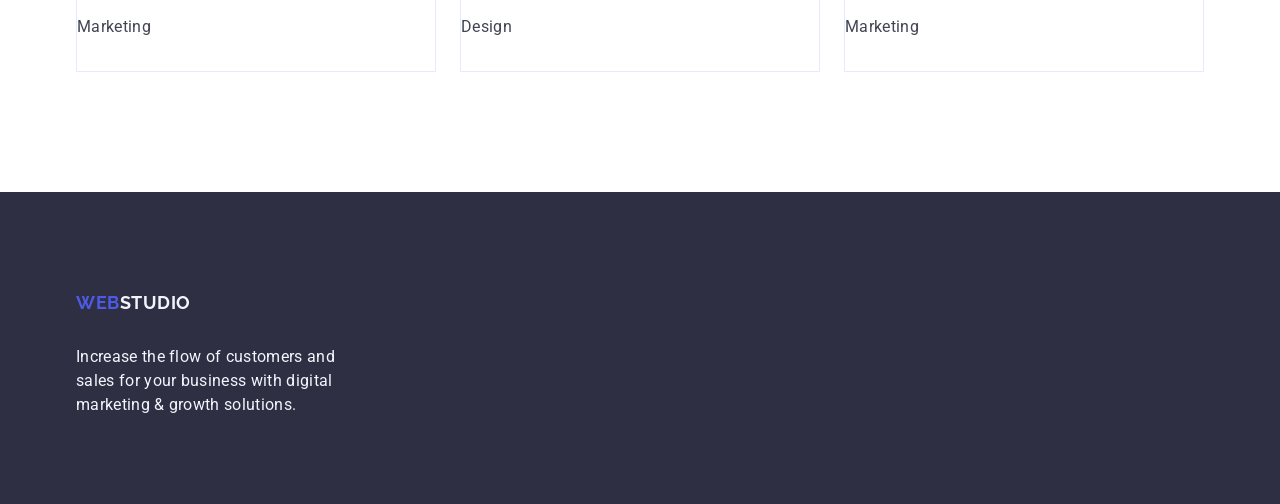
==== commit 6263064b: "update v.9 update v.9" ====
--- a/index.html
+++ b/index.html
@@ -101,59 +101,51 @@
           <h2 class="title-comand">Our Team</h2>
           <ul class="menu-comand list">
             <li class="comand-link">
-              <div class="employee-info">
-                <img
-                  src="images/team/mark.jpg"
-                  alt="man"
-                  width="264"
-                  height="260"
-                />
-                <div class="employee-info">
-                  <h3 class="title-employee">Mark Guerrero</h3>
-                  <p class="employee-text">Product Designer</p>
-                </div>
-              </div>
-            </li>
-            <li class="comand-link">
-              <div class="employee-info">
-                <img
-                  src="images/team/tom.jpg"
-                  alt="man"
-                  width="264"
-                  height="260"
-                />
-                <div class="employee-info">
-                  <h3 class="title-employee">Tom Ford</h3>
-                  <p class="employee-text">Frontend Developer</p>
-                </div>
-              </div>
-            </li>
-            <li class="comand-link">
-              <div class="employee-info">
-                <img
-                  src="images/team/camila.jpg"
-                  alt="woman"
-                  width="264"
-                  height="260"
-                />
-                <div class="employee-info">
-                  <h3 class="title-employee">Camila Garcia</h3>
-                  <p class="employee-text">Marketing</p>
-                </div>
-              </div>
-            </li>
-            <li class="comand-link">
-              <div class="employee-info">
-                <img
-                  src="images/team/daniel.jpg"
-                  alt="man"
-                  width="264"
-                  height="260"
-                />
-                <div class="employee-info">
-                  <h3 class="title-employee">Daniel Wilson</h3>
-                  <p class="employee-text">UI Designer</p>
-                </div>
+              <img
+                src="images/team/mark.jpg"
+                alt="man"
+                width="264"
+                height="260"
+              />
+              <div class="employee-info">
+                <h3 class="title-employee">Mark Guerrero</h3>
+                <p class="employee-text">Product Designer</p>
+              </div>
+            </li>
+            <li class="comand-link">
+              <img
+                src="images/team/tom.jpg"
+                alt="man"
+                width="264"
+                height="260"
+              />
+              <div class="employee-info">
+                <h3 class="title-employee">Tom Ford</h3>
+                <p class="employee-text">Frontend Developer</p>
+              </div>
+            </li>
+            <li class="comand-link">
+              <img
+                src="images/team/camila.jpg"
+                alt="woman"
+                width="264"
+                height="260"
+              />
+              <div class="employee-info">
+                <h3 class="title-employee">Camila Garcia</h3>
+                <p class="employee-text">Marketing</p>
+              </div>
+            </li>
+            <li class="comand-link">
+              <img
+                src="images/team/daniel.jpg"
+                alt="man"
+                width="264"
+                height="260"
+              />
+              <div class="employee-info">
+                <h3 class="title-employee">Daniel Wilson</h3>
+                <p class="employee-text">UI Designer</p>
               </div>
             </li>
           </ul>
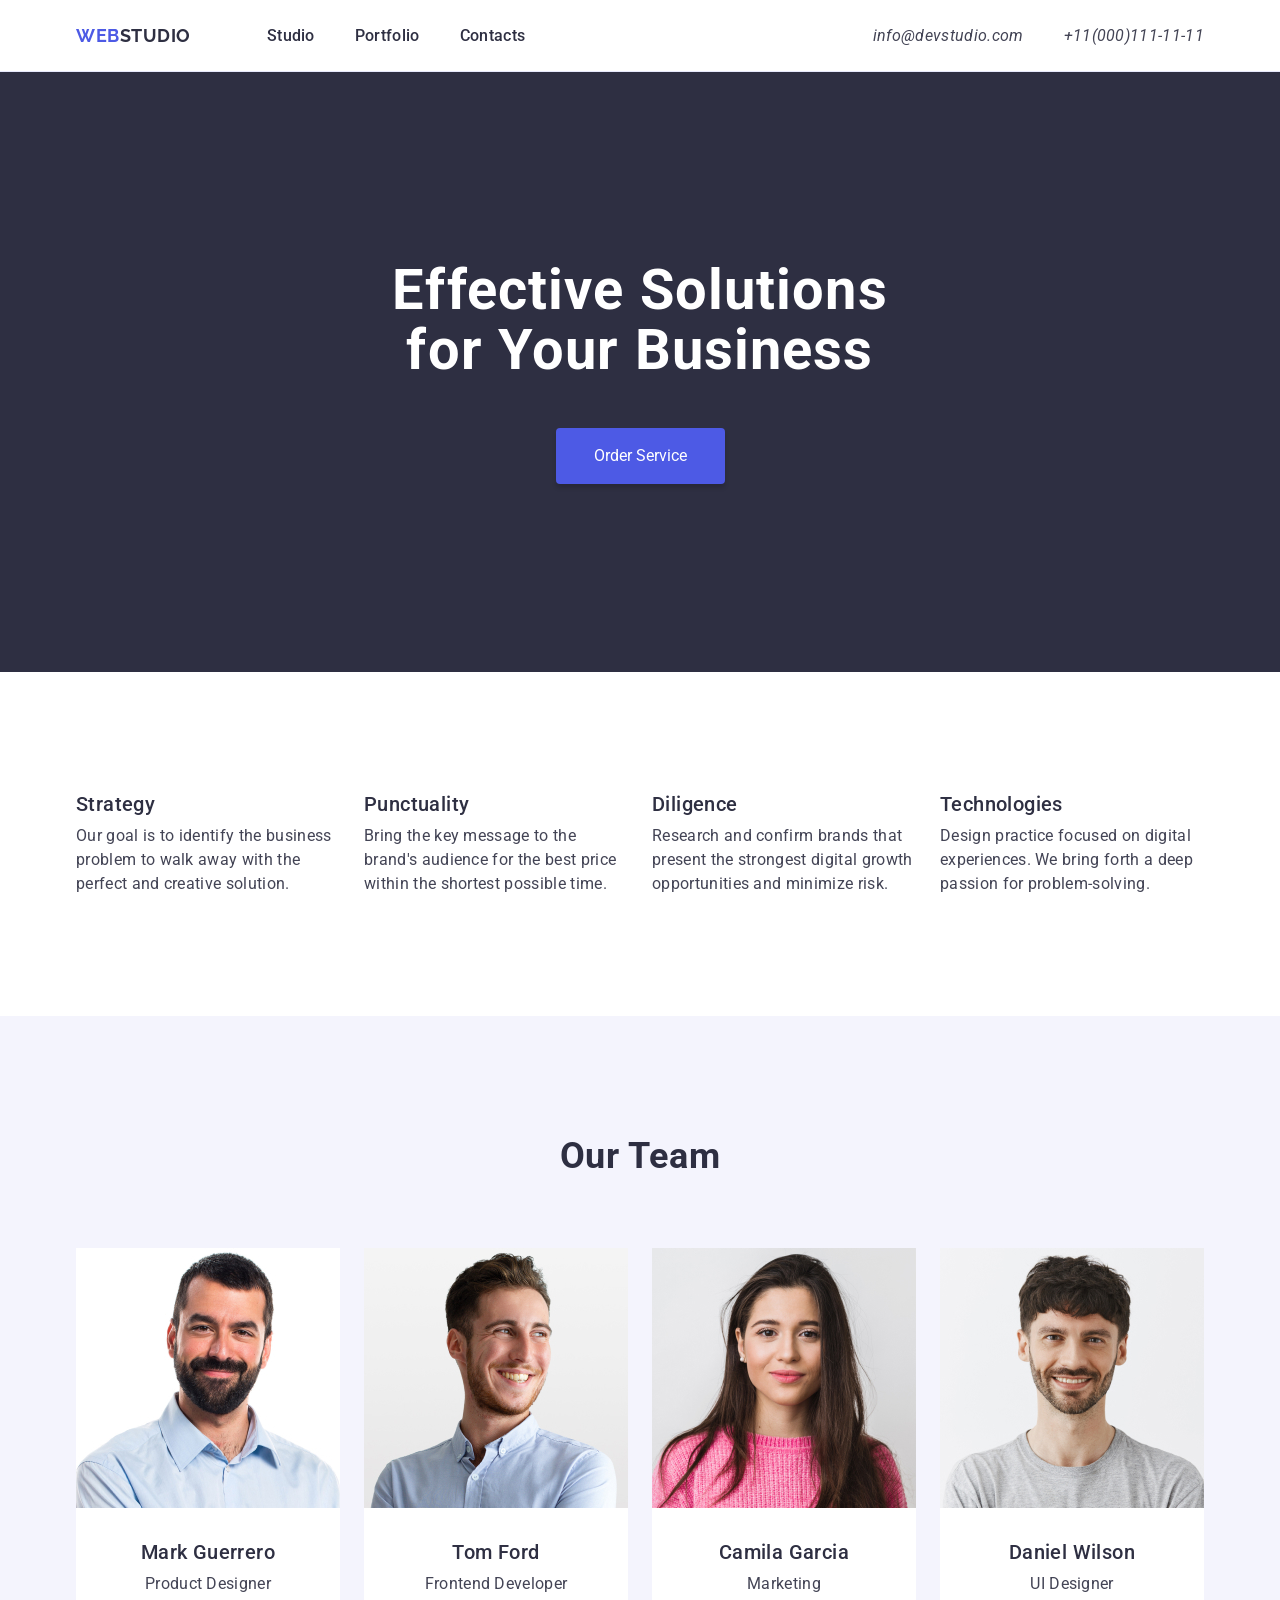
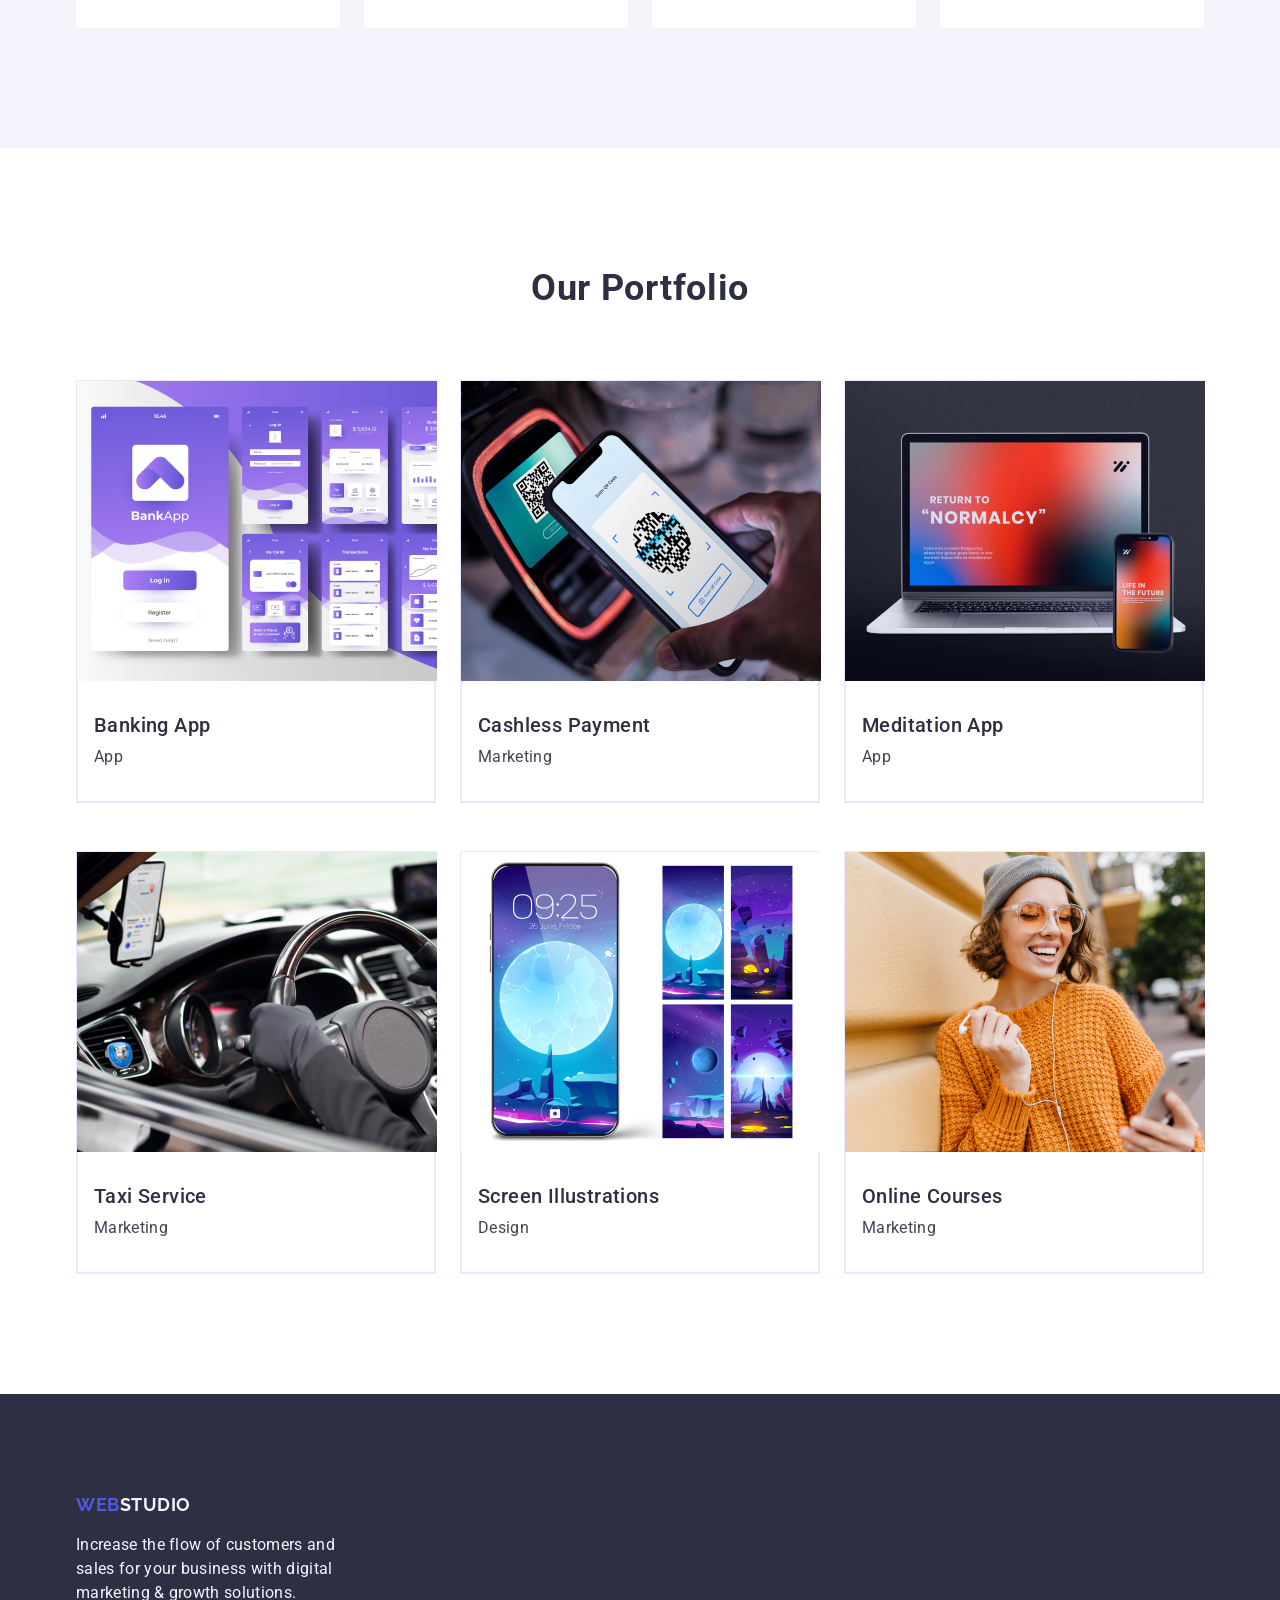
==== commit e7857928: "update 13.10" ====
--- a/index.html
+++ b/index.html
@@ -163,8 +163,10 @@
                 width="360"
                 height="300"
               />
-              <h3 class="title-portfolio">Banking App</h3>
-              <p>App</p>
+              <div class="portfolio-info">
+                <h3 class="title-portfolio">Banking App</h3>
+                <p>App</p>
+              </div>
             </li>
             <li class="portfolio-link">
               <img
@@ -173,8 +175,10 @@
                 width="360"
                 height="300"
               />
-              <h3 class="title-portfolio">Cashless Payment</h3>
-              <p>Marketing</p>
+              <div class="portfolio-info">
+                <h3 class="title-portfolio">Cashless Payment</h3>
+                <p>Marketing</p>
+              </div>
             </li>
             <li class="portfolio-link">
               <img
@@ -183,8 +187,10 @@
                 width="360"
                 height="300"
               />
-              <h3 class="title-portfolio">Meditation App</h3>
-              <p>App</p>
+              <div class="portfolio-info">
+                <h3 class="title-portfolio">Meditation App</h3>
+                <p>App</p>
+              </div>
             </li>
             <li class="portfolio-link">
               <img
@@ -193,8 +199,10 @@
                 width="360"
                 height="300"
               />
-              <h3 class="title-portfolio">Taxi Service</h3>
-              <p>Marketing</p>
+              <div class="portfolio-info">
+                <h3 class="title-portfolio">Taxi Service</h3>
+                <p>Marketing</p>
+              </div>
             </li>
             <li class="portfolio-link">
               <img
@@ -203,8 +211,10 @@
                 width="360"
                 height="300"
               />
-              <h3 class="title-portfolio">Screen Illustrations</h3>
-              <p>Design</p>
+              <div class="portfolio-info">
+                <h3 class="title-portfolio">Screen Illustrations</h3>
+                <p>Design</p>
+              </div>
             </li>
             <li class="portfolio-link">
               <img
@@ -213,8 +223,10 @@
                 width="360"
                 height="300"
               />
-              <h3 class="title-portfolio">Online Courses</h3>
-              <p>Marketing</p>
+              <div class="portfolio-info">
+                <h3 class="title-portfolio">Online Courses</h3>
+                <p>Marketing</p>
+              </div>
             </li>
           </ul>
         </div>
@@ -223,7 +235,7 @@
     <!--PAGE FOOTER-->
     <footer class="page-footer">
       <div class="container">
-        <a class="logo link footer-text" href="" target="_blank"
+        <a class="logo link footer-link" href="" target="_blank"
           ><span class="logo-highlight">web</span>studio</a
         >
         <p class="footer-text">
--- a/css/styles.css
+++ b/css/styles.css
@@ -22,6 +22,7 @@
   margin-top: 0;
   margin-bottom: 0;
   padding-left: 0;
+  list-style-type: none;
 }
 
 img {
@@ -34,13 +35,6 @@
   line-height: 24px; /* 120% */
   letter-spacing: 0.4px;
   color: #2e2f42;
-}
-
-p {
-  color: #434455;
-  font-size: 16px;
-  line-height: 24px; /* 150% */
-  letter-spacing: 0.32px;
 }
 
 button {
@@ -70,9 +64,6 @@
   font-family: "Roboto", sans-serif;
 }
 
-.section {
-}
-
 .container {
   width: 1158px;
   margin-left: auto;
@@ -117,7 +108,7 @@
   font-family: "Raleway", sans-serif;
   font-size: 18px;
   font-weight: 700;
-  line-height: 1, 16;
+  line-height: 1.16;
   letter-spacing: 0.03em;
   text-transform: uppercase;
   margin-right: 76px;
@@ -190,10 +181,7 @@
 
 .solution-menu {
   display: flex;
-  justify-content: space-around;
   list-style-type: none;
-  padding-top: 120px;
-  padding-bottom: 120px;
 }
 
 .solution-link {
@@ -210,22 +198,30 @@
   margin-right: 0;
 }
 
-.solution-link h3 {
-  padding-bottom: 8px;
-}
-
 .solution-section {
   background-color: #fff;
   padding: 120px 0;
 }
 
+.solution-menu p {
+  color: #434455;
+  font-size: 16px;
+  line-height: 24px; /* 150% */
+  letter-spacing: 0.32px;
+}
+
 .visually-hidden {
-  position: absolute !important;
+  position: absolute;
+  width: 1px;
   height: 1px;
-  width: 1px;
+  margin: -1px;
+  border: 0;
+  padding: 0;
+
+  white-space: nowrap;
+  clip-path: inset(100%);
+  clip: rect(0 0 0 0);
   overflow: hidden;
-  clip: rect(1px, 1px, 1px, 1px);
-  white-space: nowrap;
 }
 
 .title-solution {
@@ -247,13 +243,12 @@
   margin-bottom: 72px;
 }
 
+.title-portfolio {
+  margin-bottom: 8px;
+}
+
 .comand {
-  display: flex;
-  flex-direction: column;
   background-color: #f4f4fd;
-  align-items: center;
-  margin-right: 24px;
-  justify-content: space-around;
   padding-top: 120px;
   padding-bottom: 120px;
 }
@@ -264,15 +259,16 @@
 }
 
 .comand-link {
-  display: inline-flex;
-  flex-direction: column;
-  padding-bottom: 32px;
-  align-items: center;
-  gap: 32px;
   border-radius: 0px 0px 4px 4px;
   background: #fff;
-  margin-top: 72px;
   width: calc((100% - 3 * 24px) / 4);
+}
+
+.menu-comand p {
+  color: #434455;
+  font-size: 16px;
+  line-height: 24px; /* 150% */
+  letter-spacing: 0.32px;
 }
 
 .employee-info {
@@ -290,17 +286,21 @@
   padding-bottom: 120px;
 }
 
+.portfolio-info {
+  padding: 32px 16px;
+  border: 1px solid #e7e9fc;
+  border-top: none;
+}
+
 .employee-text {
   text-align: center;
 }
 
 .menu-portfolio {
   display: flex;
-  justify-content: space-around;
   flex-wrap: wrap;
   column-gap: 24px;
   row-gap: 48px;
-  margin-top: 72px;
 }
 
 .portfolio-link {
@@ -308,32 +308,33 @@
   border: 1px solid #e7e9fc;
 }
 
-.portfolio-link h3 {
-  padding-top: 32px;
-}
-
-.portfolio-link p {
-  padding-top: 16px;
-  padding-bottom: 32px;
+.menu-portfolio p {
+  color: #434455;
+  font-size: 16px;
+  line-height: 24px; /* 150% */
+  letter-spacing: 0.32px;
 }
 
 .page-footer {
   background-color: #2e2f42;
-  height: 312px;
-  flex-shrink: 0;
-  display: flex;
-  flex-direction: column;
   padding-top: 100px;
   padding-bottom: 100px;
+}
+
+.footer-link {
+  color: #f4f4fd;
+  margin-bottom: 17.5px;
 }
 
 .footer-text {
   color: #f4f4fd;
   width: 264px;
+  font-size: 16px;
+  line-height: 24px; /* 150% */
+  letter-spacing: 0.32px;
 }
 
 .link,
 .logo-highlight {
   display: inline-block;
-  margin-bottom: 16px;
-}
+}
